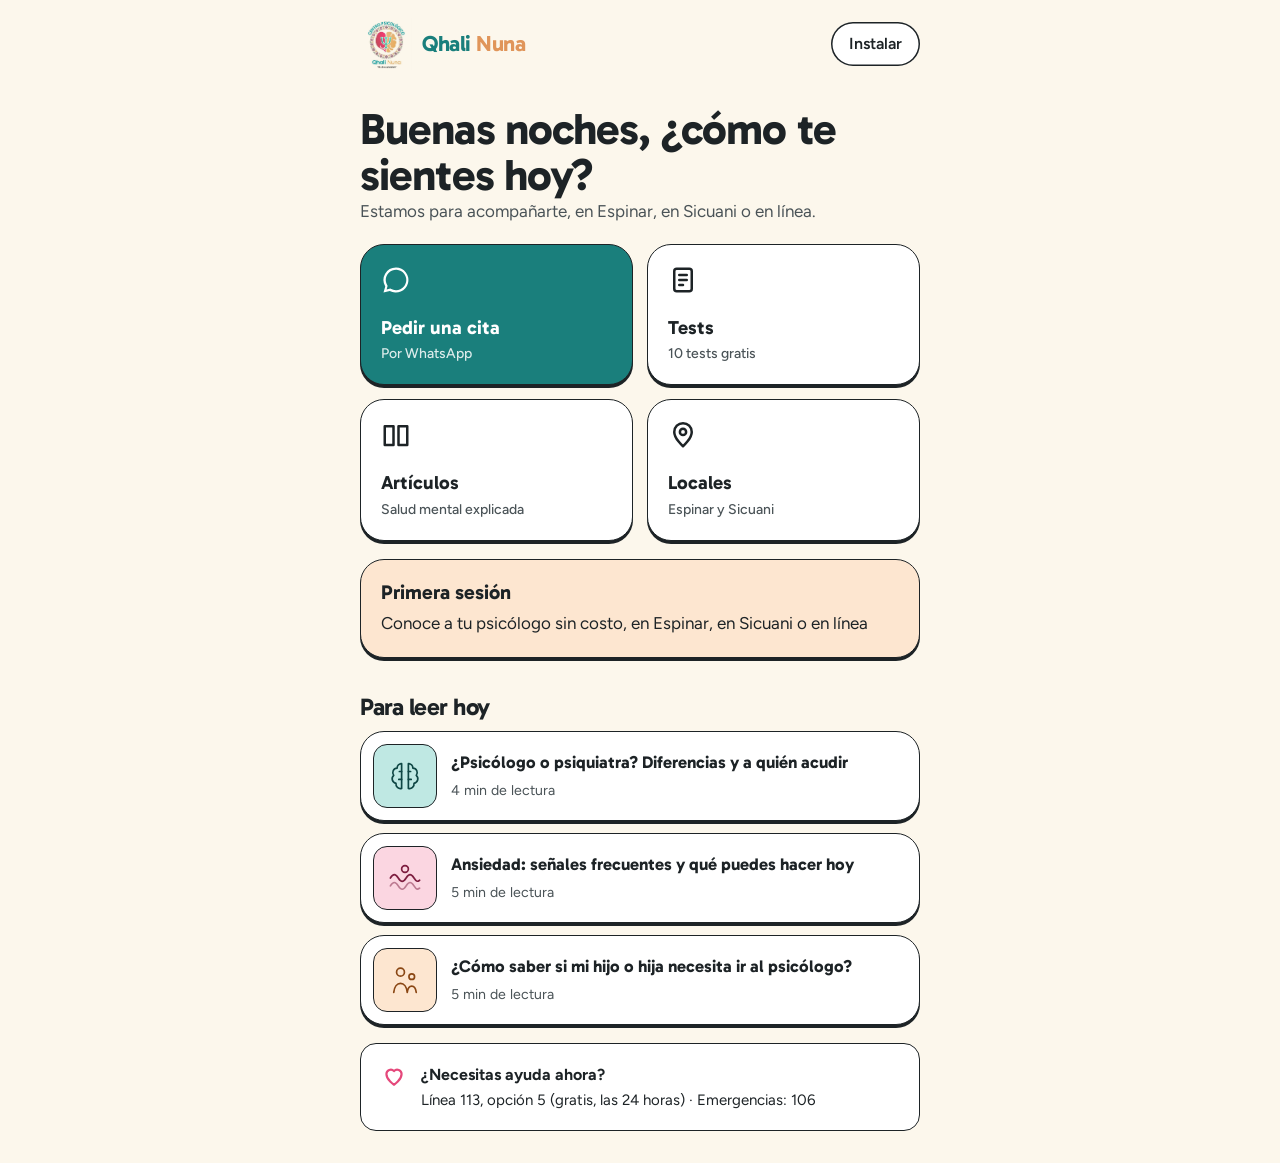
==== app.html @ d0d49f8c "Página del Centro Psicológico Qhali Nuna Co-Authored-By: Claude Opus 5.5 <noreply@anthropic.com>" ====
<!doctype html>
<html lang="es" class="no-js">
<head>
<meta charset="utf-8">
<meta name="viewport" content="width=device-width, initial-scale=1, viewport-fit=cover">
<title>App Qhali Nuna</title>
<meta name="description" content="La app de Qhali Nuna: pide tu cita, haz tests psicológicos y lee artículos.">
<link rel="icon" href="icons/icon-192.png" type="image/png">
<link rel="apple-touch-icon" href="icons/icon-192.png">
<link rel="manifest" href="manifest.webmanifest">
<meta name="theme-color" content="#0e4644">
<meta name="apple-mobile-web-app-capable" content="yes">
<meta name="apple-mobile-web-app-title" content="Qhali Nuna">
<link rel="preconnect" href="https://fonts.googleapis.com">
<link rel="preconnect" href="https://fonts.gstatic.com" crossorigin>
<link href="https://fonts.googleapis.com/css2?family=Gabarito:wght@500;600;700;800&family=Figtree:wght@400;500;600;700&display=swap" rel="stylesheet">
<link rel="stylesheet" href="styles.css">
<script src="config.js"></script>
<script src="articulos.js"></script>
<style>
  body { padding-bottom: 32px; }
  .app-top { display: flex; align-items: center; justify-content: space-between; padding: 18px 0; }
  .app-hi { font: 700 clamp(30px, 7vw, 44px)/1.05 var(--font-head); letter-spacing: -0.02em; }
  .app-sub { color: var(--ink-soft); }
  .app-promo { padding: 20px; display: grid; gap: 6px; background: var(--peach-light); }
  .app-promo b { font: 700 20px/1.2 var(--font-head); }
  .app-section h2 { font-size: 24px; margin: 18px 0 12px; }
  .app-posts { display: grid; gap: 12px; }
  .app-post { display: flex; gap: 14px; align-items: center; padding: 12px; text-decoration: none; }
  .app-post span:first-child { width: 64px; height: 64px; border-radius: 14px; display: grid; place-items: center; flex: none; border: 1.5px solid var(--line); }
  .app-post svg { width: 36px; height: 36px; }
  .app-post b { font: 700 17px/1.25 var(--font-head); }
</style>
</head>
<body>
<main class="wrap app-home" id="contenido">
  <div class="app-top">
    <a class="brand" href="index.html" aria-label="Ir a la página de Qhali Nuna"><img src="logo-qhali-nuna.jpg" alt="" width="44" height="44"><b><span>Qhali</span> <span>Nuna</span></b></a>
    <button class="btn btn--light" type="button" data-install style="min-height:44px;padding:8px 18px">Instalar</button>
  </div>
  <p class="install-help" id="install-help" hidden></p>

  <div>
    <p class="app-hi" id="hello">Hola, ¿cómo te sientes hoy?</p>
    <p class="app-sub">Estamos para acompañarte, en Espinar, en Sicuani o en línea.</p>
  </div>

  <div class="app-tiles">
    <a class="card app-tile is-main" href="#" data-choose>
      <svg viewBox="0 0 24 24" fill="currentColor" aria-hidden="true"><path d="M12 2a10 10 0 0 0-8.6 15.1L2 22l5-1.3A10 10 0 1 0 12 2zm0 18.2a8.2 8.2 0 0 1-4.2-1.2l-.3-.2-3 .8.8-2.9-.2-.3A8.2 8.2 0 1 1 12 20.2z"/></svg>
      <span>Pedir una cita<small>Por WhatsApp</small></span></a>
    <a class="card app-tile" href="tests.html">
      <svg viewBox="0 0 24 24" fill="none" stroke="currentColor" stroke-width="2" stroke-linecap="round" aria-hidden="true"><rect x="5" y="3" width="14" height="18" rx="2"/><path d="M9 8h6M9 12h6M9 16h3"/></svg>
      <span>Tests<small>10 tests gratis</small></span></a>
    <a class="card app-tile" href="blog.html">
      <svg viewBox="0 0 24 24" fill="none" stroke="currentColor" stroke-width="2" stroke-linejoin="round" aria-hidden="true"><path d="M3 5h7v15H3zM14 5h7v15h-7z"/></svg>
      <span>Artículos<small>Salud mental explicada</small></span></a>
    <a class="card app-tile" href="index.html#locales">
      <svg viewBox="0 0 24 24" fill="none" stroke="currentColor" stroke-width="2" stroke-linecap="round" stroke-linejoin="round" aria-hidden="true"><path d="M12 21s-7-6.1-7-11.5A7 7 0 0 1 19 9.5C19 14.9 12 21 12 21z"/><circle cx="12" cy="9.5" r="2.5"/></svg>
      <span>Locales<small>Espinar y Sicuani</small></span></a>
  </div>

  <div class="card app-promo" data-promo="box">
    <b data-promo="titulo">Primera sesión gratis</b>
    <span data-promo="texto">Conoce a tu psicólogo sin costo, en Espinar, en Sicuani o en línea</span>
  </div>

  <div class="app-section">
    <h2>Para leer hoy</h2>
    <div class="app-posts" id="app-posts"></div>
  </div>

  <div class="crisis">
    <svg viewBox="0 0 24 24" fill="none" stroke="currentColor" stroke-width="2" stroke-linecap="round" stroke-linejoin="round" aria-hidden="true"><path d="M12 21s-7-4.4-7-10a4 4 0 0 1 7-2.6A4 4 0 0 1 19 11c0 5.6-7 10-7 10z"/></svg>
    <div><b>¿Necesitas ayuda ahora?</b>Línea 113, opción 5 (gratis, las 24 horas) · Emergencias: 106</div>
  </div>
</main>

<div class="sheet" id="sheet" role="dialog" aria-modal="true" aria-labelledby="sheet-h">
  <div class="sheet__panel">
    <h2 id="sheet-h">¿A qué local quieres escribir?</h2>
    <a class="btn btn--primary" data-wa="espinar" href="https://wa.me/51935572175">Espinar · WhatsApp 935 572 175</a>
    <a class="btn btn--primary" data-wa="sicuani" href="https://wa.me/51931914570">Sicuani · WhatsApp 931 914 570</a>
    <a class="btn btn--light" data-wa="espinar" data-wa-msg="Hola, quiero pedir una cita en línea" href="https://wa.me/51935572175">Quiero una sesión en línea</a>
    <button class="btn btn--light" type="button" data-close>Cerrar</button>
  </div>
</div>

<script>
  (function () {
    var h = new Date().getHours();
    document.getElementById('hello').textContent = (h < 12 ? 'Buenos días' : h < 19 ? 'Buenas tardes' : 'Buenas noches') + ', ¿cómo te sientes hoy?';
    document.getElementById('app-posts').innerHTML = (window.QN_ARTICULOS || []).slice(0, 3).map(function (a) {
      return '<a class="card app-post" href="articulo.html?a=' + a.slug + '"><span class="' + a.color + '">' + (QN_ICONS[a.icono] || '') + '</span><span><b>' + a.titulo + '</b><br><small class="app-sub">' + a.minutos + ' min de lectura</small></span></a>';
    }).join('');
  })();
</script>
<script src="main.js"></script>
</body>
</html>
---- styles.css ----
:root {
  --cream: #fcf7ec;
  --cream-2: #f6eedd;
  --white: #ffffff;
  --ink: #1d2326;
  --ink-soft: #4a5357;
  --line: #1d2326;
  --teal: #1a7f7c;
  --teal-hover: #12615f;
  --teal-deep: #0e4644;
  --teal-light: #bfe8e3;
  --pink: #e5487b;
  --pink-deep: #7d1d3f;
  --pink-light: #fbd6e1;
  --peach: #f3b47e;
  --peach-light: #fde6d0;
  --r-xl: 48px; --r-lg: 24px; --r-md: 16px; --r-sm: 8px;
  --shadow: 0 3px 0 0 var(--line);
  --shadow-hover: 0 7px 0 0 var(--line);
  --ease: cubic-bezier(.22, .8, .24, 1);
  --font-head: "Gabarito", "Figtree", system-ui, sans-serif;
  --font-text: "Figtree", system-ui, sans-serif;
  --wrap: 1240px;
}
*, *::before, *::after { box-sizing: border-box; }
html { scroll-behavior: smooth; scroll-padding-top: 96px; }
@media (prefers-reduced-motion: reduce) { html { scroll-behavior: auto; } }
body { margin: 0; background: var(--cream); color: var(--ink); font: 400 17px/1.6 var(--font-text); -webkit-font-smoothing: antialiased; overflow-x: hidden; }
img { display: block; max-width: 100%; }
a { color: inherit; }
h1, h2, h3 { font-family: var(--font-head); font-weight: 700; margin: 0; letter-spacing: -0.02em; line-height: 1.05; }
p { margin: 0; }
.wrap { width: min(100% - 48px, var(--wrap)); margin-inline: auto; }
.skip { position: absolute; left: 16px; top: -60px; background: var(--ink); color: #fff; padding: 10px 16px; border-radius: 8px; z-index: 100; }
.skip:focus { top: 12px; }
:focus-visible { outline: 3px solid var(--teal); outline-offset: 3px; border-radius: 6px; }

/* ---------- buttons ---------- */
.btn { display: inline-flex; align-items: center; gap: 10px; min-height: 48px; padding: 12px 26px; border-radius: 999px; border: 0; font: 600 16px/1 var(--font-text); text-decoration: none; cursor: pointer; transition: transform .25s var(--ease), background-color .25s var(--ease), box-shadow .25s var(--ease); }
.btn:hover { transform: translateY(-2px); }
.btn:active { transform: translateY(1px) scale(.98); }
.btn--primary { background: var(--teal); color: #fff; }
.btn--primary:hover { background: var(--teal-hover); }
.btn--light { background: #fff; color: var(--ink); box-shadow: inset 0 0 0 1.5px var(--line); }
.btn--light:hover { background: var(--teal-light); }
.btn--white { background: #fff; color: var(--teal-deep); }
.btn--white:hover { background: var(--peach-light); }
.btn .arrow { width: 18px; height: 18px; transition: transform .3s var(--ease); }
.btn:hover .arrow { transform: translateX(4px); }
.btn--wa svg.wa { width: 20px; height: 20px; }

/* ---------- top bar + header ---------- */
.topbar { background: var(--teal-deep); color: #fff; font-size: 14px; font-weight: 500; text-align: center; padding: 8px 16px; }
.topbar span { display: inline-flex; gap: 8px; align-items: center; }
.header { position: sticky; top: 0; z-index: 50; background: rgba(252, 247, 236, .96); backdrop-filter: saturate(1.2) blur(6px); transition: box-shadow .3s var(--ease); }
.header.is-scrolled { box-shadow: 0 1px 0 rgba(29, 35, 38, .12); }
.header__bar { display: flex; align-items: center; justify-content: space-between; gap: 24px; height: 76px; }
.brand { display: flex; align-items: center; gap: 10px; text-decoration: none; }
.brand img { width: 52px; height: 52px; mix-blend-mode: multiply; }
.brand b { font: 700 22px/1 var(--font-head); letter-spacing: -0.02em; }
.brand b span:first-child { color: var(--teal); }
.brand b span:last-child { color: #e0955a; }
.nav { display: flex; gap: 28px; }
.nav a { position: relative; text-decoration: none; font-weight: 500; font-size: 16px; padding: 6px 0; }
.nav a::after { content: ""; position: absolute; left: 0; right: 0; bottom: 0; height: 2px; background: var(--teal); transform: scaleX(0); transform-origin: left; transition: transform .3s var(--ease); }
.nav a:hover::after { transform: scaleX(1); }
.header__cta { display: flex; align-items: center; gap: 12px; }
.menu-btn { display: none; width: 48px; height: 48px; border-radius: 999px; border: 1.5px solid var(--line); background: #fff; cursor: pointer; }
.menu-btn span, .menu-btn span::before, .menu-btn span::after { display: block; width: 18px; height: 2px; background: var(--ink); margin: auto; position: relative; transition: transform .3s var(--ease), background .3s; }
.menu-btn span::before, .menu-btn span::after { content: ""; position: absolute; left: 0; }
.menu-btn span::before { top: -6px; } .menu-btn span::after { top: 6px; }
.menu-btn[aria-expanded="true"] span { background: transparent; }
.menu-btn[aria-expanded="true"] span::before { transform: translateY(6px) rotate(45deg); }
.menu-btn[aria-expanded="true"] span::after { transform: translateY(-6px) rotate(-45deg); }
.mobile-menu { display: none; }

/* ---------- hero ---------- */
.hero { padding: 16px 0 0; }
.hero__box { position: relative; display: grid; grid-template-columns: minmax(0, 1.02fr) minmax(0, 1fr); gap: 16px; background: var(--peach); border-radius: var(--r-xl); padding: 16px; overflow: hidden; }
.hero__card { position: relative; z-index: 1; background: var(--cream); border-radius: calc(var(--r-xl) - 12px); padding: 56px 60px; display: flex; flex-direction: column; justify-content: center; gap: 22px; }
.hero h1 { font-size: clamp(40px, 4.6vw, 64px); }
.hero h1 em { font-style: normal; color: var(--teal); }
.hero__lead { font-size: 19px; color: var(--ink-soft); max-width: 34ch; }
.checks { list-style: none; margin: 4px 0 0; padding: 0; display: grid; gap: 12px; }
.checks li { display: flex; align-items: center; gap: 12px; font-weight: 600; }
.checks i { flex: none; display: grid; place-items: center; width: 28px; height: 28px; border-radius: 50%; background: var(--teal); color: #fff; }
.checks i svg { width: 15px; height: 15px; }
.hero__actions { display: flex; flex-direction: column; align-items: flex-start; gap: 10px; margin-top: 8px; }
.hero__note { font-size: 14px; color: var(--ink-soft); padding-left: 8px; }
.hero__photo { position: relative; border-radius: calc(var(--r-xl) - 12px); overflow: hidden; min-height: 600px; }
.hero__photo img { position: absolute; inset: 0; width: 100%; height: 100%; object-fit: cover; object-position: 68% 60%; transform: scale(1.08); transition: transform 1.6s var(--ease); }
.is-loaded .hero__photo img { transform: scale(1); }
.hero__badge { position: absolute; left: 24px; bottom: 24px; display: flex; align-items: center; gap: 12px; background: #fff; border: 1.5px solid var(--line); box-shadow: var(--shadow); border-radius: var(--r-md); padding: 12px 16px; font-weight: 600; animation: bob 5s ease-in-out infinite; }
.hero__badge .dot { width: 10px; height: 10px; border-radius: 50%; background: #25d366; box-shadow: 0 0 0 4px rgba(37, 211, 102, .25); }
@keyframes bob { 0%, 100% { transform: translateY(0); } 50% { transform: translateY(-6px); } }

/* ---------- marquee ---------- */
.marquee { overflow: hidden; padding: 28px 0; -webkit-mask-image: linear-gradient(90deg, transparent, #000 8%, #000 92%, transparent); mask-image: linear-gradient(90deg, transparent, #000 8%, #000 92%, transparent); }
.marquee__track { display: flex; width: max-content; gap: 40px; animation: loop 38s linear infinite; }
.marquee:hover .marquee__track { animation-play-state: paused; }
.marquee__item { display: inline-flex; align-items: center; gap: 40px; font: 700 26px/1 var(--font-head); letter-spacing: -0.01em; color: var(--ink); white-space: nowrap; }
.marquee__item svg { width: 22px; height: 22px; flex: none; }
@keyframes loop { to { transform: translateX(-50%); } }

/* ---------- section basics ---------- */
.section { padding: 112px 0; position: relative; }
.tagline { display: inline-block; background: var(--teal-light); color: var(--teal-deep); font: 700 17px/1.2 var(--font-head); padding: 8px 14px; border-radius: 10px; transform: rotate(-1.5deg); transition: transform .4s var(--ease); }
.tagline:hover { transform: rotate(1.5deg) scale(1.03); }
.tagline--peach { background: var(--peach-light); color: #7a3f12; }
.tagline--pink { background: var(--pink-light); color: var(--pink-deep); }
.head { display: grid; gap: 22px; justify-items: center; text-align: center; max-width: 900px; margin: 0 auto 64px; }
.head h2 { font-size: clamp(36px, 5vw, 68px); }
.head p { font-size: 19px; color: var(--ink-soft); max-width: 60ch; }

/* ---------- cards ---------- */
.card { position: relative; background: #fff; border: 1.5px solid var(--line); border-radius: var(--r-lg); box-shadow: var(--shadow); transition: transform .3s var(--ease), box-shadow .3s var(--ease); }
.card:hover { transform: translateY(-4px); box-shadow: var(--shadow-hover); }

/* services */
.services { display: grid; grid-template-columns: repeat(2, minmax(0, 1fr)); gap: 40px 28px; }
.service { padding: 40px 36px 34px; display: grid; gap: 12px; }
.service__icon { position: absolute; top: -22px; left: 28px; width: 48px; height: 48px; border-radius: 50%; display: grid; place-items: center; background: var(--teal); color: #fff; border: 1.5px solid var(--line); transition: transform .4s var(--ease); }
.service:hover .service__icon { transform: rotate(-12deg) scale(1.08); }
.service__icon svg { width: 24px; height: 24px; }
.service:nth-child(2) .service__icon { background: var(--pink); }
.service:nth-child(3) .service__icon { background: var(--peach); color: var(--ink); }
.service:nth-child(4) .service__icon { background: var(--teal-deep); }
.service h3 { font-size: 28px; }
.service p { color: var(--ink-soft); }
.service__where { display: flex; flex-wrap: wrap; gap: 8px; margin-top: 6px; }
.chip { display: inline-flex; align-items: center; gap: 6px; font-size: 14px; font-weight: 600; padding: 6px 12px; border-radius: 999px; background: var(--cream-2); }
.center-cta { display: flex; justify-content: center; margin-top: 56px; }

/* steps */
.steps { display: grid; grid-template-columns: repeat(3, minmax(0, 1fr)); gap: 28px; }
.step { padding: 0; overflow: hidden; display: flex; flex-direction: column; }
.step__top { padding: 32px 30px 24px; display: grid; gap: 12px; }
.step__num { position: absolute; top: -26px; left: 26px; width: 60px; height: 60px; border-radius: 50%; background: var(--peach); border: 1.5px solid var(--line); display: grid; place-items: center; font: 800 30px/1 var(--font-head); color: var(--ink); }
.steps-wrap { padding-top: 26px; }
.step { overflow: visible; }
.step h3 { font-size: 26px; margin-top: 14px; }
.step p { color: var(--ink-soft); }
.step__mock { margin: auto 18px 18px; border-radius: var(--r-md); background: var(--cream-2); padding: 20px; min-height: 200px; display: grid; align-content: center; gap: 10px; overflow: hidden; }
.bubble { max-width: 86%; padding: 10px 14px; border-radius: 16px; font-size: 15px; line-height: 1.4; opacity: 0; transform: translateY(8px); transition: opacity .5s var(--ease), transform .5s var(--ease); }
.bubble--me { justify-self: end; background: #d9fdd3; border-bottom-right-radius: 4px; }
.bubble--them { justify-self: start; background: #fff; border-bottom-left-radius: 4px; }
.is-in .bubble { opacity: 1; transform: none; }
.is-in .bubble:nth-child(2) { transition-delay: .5s; }
.is-in .bubble:nth-child(3) { transition-delay: 1s; }
.typing { justify-self: start; display: inline-flex; gap: 4px; background: #fff; padding: 12px 14px; border-radius: 16px; }
.typing i { width: 6px; height: 6px; border-radius: 50%; background: #9aa3a6; animation: blink 1.2s infinite; }
.typing i:nth-child(2) { animation-delay: .2s; } .typing i:nth-child(3) { animation-delay: .4s; }
@keyframes blink { 0%, 80%, 100% { opacity: .3; } 40% { opacity: 1; } }
.options { display: grid; gap: 10px; }
.option { display: flex; align-items: center; justify-content: space-between; background: #fff; border: 1.5px solid #d8d2c4; border-radius: 12px; padding: 12px 14px; font-weight: 600; transition: border-color .3s, background .3s; }
.option b { width: 20px; height: 20px; border-radius: 50%; border: 2px solid #c4bdad; transition: all .3s; }
.option.is-picked { border-color: var(--teal); background: #eefaf8; }
.option.is-picked b { border: 6px solid var(--teal); }
.session { background: #fff; border-radius: 14px; padding: 16px; display: grid; gap: 10px; border: 1.5px solid #d8d2c4; }
.session__row { display: flex; align-items: center; gap: 12px; }
.session__av { width: 44px; height: 44px; border-radius: 50%; overflow: hidden; flex: none; background: var(--peach-light); }
.session__av img { width: 100%; height: 100%; object-fit: cover; mix-blend-mode: multiply; }
.session small { color: var(--ink-soft); display: block; font-size: 13px; }
.session__bar { height: 8px; border-radius: 8px; background: var(--cream-2); overflow: hidden; }
.session__bar span { display: block; height: 100%; width: 0; background: var(--teal); border-radius: 8px; transition: width 2.2s var(--ease) .3s; }
.is-in .session__bar span { width: 72%; }

/* dark band */
.band { background: var(--teal-deep); color: #fff; padding: 140px 0 120px; margin-top: 40px; position: relative; }
.band::before { content: ""; position: absolute; left: 0; right: 0; top: -38px; height: 40px; background: var(--teal-deep); -webkit-mask: url("data:image/svg+xml,%3Csvg xmlns='http://www.w3.org/2000/svg' viewBox='0 0 1440 40' preserveAspectRatio='none'%3E%3Cpath d='M0 40V22C120 6 240 0 360 8s240 30 360 26 240-30 360-30 240 18 360 22v14z'/%3E%3C/svg%3E") center/100% 100% no-repeat; mask: url("data:image/svg+xml,%3Csvg xmlns='http://www.w3.org/2000/svg' viewBox='0 0 1440 40' preserveAspectRatio='none'%3E%3Cpath d='M0 40V22C120 6 240 0 360 8s240 30 360 26 240-30 360-30 240 18 360 22v14z'/%3E%3C/svg%3E") center/100% 100% no-repeat; }
.band__grid { display: grid; grid-template-columns: minmax(0, 1fr) minmax(0, 1fr); gap: 64px; align-items: center; }
.band h2 { font-size: clamp(36px, 4.4vw, 60px); }
.band__text { display: grid; gap: 24px; justify-items: start; }
.band__text p { font-size: 19px; color: rgba(255, 255, 255, .86); max-width: 46ch; }
.band .chip { background: rgba(255, 255, 255, .12); color: #fff; }
.band__chips { display: flex; flex-wrap: wrap; gap: 8px; }
.blob { position: relative; aspect-ratio: 1 / 1; }
.blob__shape { position: absolute; inset: 0; background: var(--peach); border-radius: 58% 42% 46% 54% / 48% 56% 44% 52%; animation: morph 14s ease-in-out infinite; }
.blob__img { position: absolute; inset: 7%; overflow: hidden; border-radius: 44% 56% 52% 48% / 55% 45% 55% 45%; animation: morph 14s ease-in-out infinite reverse; }
.blob__img img { width: 100%; height: 100%; object-fit: cover; }
@keyframes morph { 0%, 100% { border-radius: 58% 42% 46% 54% / 48% 56% 44% 52%; } 50% { border-radius: 44% 56% 58% 42% / 56% 44% 56% 44%; } }

/* locales */
.places { display: grid; grid-template-columns: repeat(3, minmax(0, 1fr)); gap: 28px; align-items: start; }
.place { overflow: hidden; display: flex; flex-direction: column; }
.place__photo { aspect-ratio: 4 / 3; overflow: hidden; border-bottom: 1.5px solid var(--line); }
.place__photo img { width: 100%; height: 100%; object-fit: cover; transition: transform .8s var(--ease); }
.place:hover .place__photo img { transform: scale(1.05); }
.place__body { padding: 26px 28px 28px; display: grid; gap: 14px; }
.place h3 { font-size: 32px; }
.place address { font-style: normal; font-size: 18px; font-weight: 600; line-height: 1.4; }
.place address span { display: block; font-weight: 400; color: var(--ink-soft); font-size: 16px; }
.place__links { display: grid; gap: 12px; justify-items: start; margin-top: 4px; }
.link { font-weight: 600; text-decoration: none; background: linear-gradient(currentColor, currentColor) left bottom / 100% 1.5px no-repeat; padding-bottom: 2px; transition: background-size .3s var(--ease); display: inline-flex; gap: 6px; align-items: center; }
.link:hover { background-size: 0 1.5px; background-position: right bottom; }
.place--online { background: var(--teal-light); transform: rotate(1.6deg); margin-top: 48px; }
.place--online:hover { transform: rotate(0deg) translateY(-4px); }
.place--online .place__body { padding: 36px 30px; }
.online-icon { width: 64px; height: 64px; border-radius: 18px; background: #fff; border: 1.5px solid var(--line); display: grid; place-items: center; color: var(--teal); }
.online-icon svg { width: 32px; height: 32px; }

/* meaning box */
.meaning { position: relative; overflow: hidden; background: var(--pink-light); border: 1.5px solid var(--line); box-shadow: var(--shadow); border-radius: var(--r-lg); padding: 64px; display: grid; grid-template-columns: minmax(0, 1.3fr) minmax(0, 1fr); gap: 40px; align-items: center; }
.meaning h2 { font-size: clamp(32px, 3.6vw, 48px); }
.meaning__text { display: grid; gap: 20px; justify-items: start; position: relative; z-index: 1; }
.meaning__text p { font-size: 19px; color: #4b2a35; max-width: 48ch; }
.meaning__words { display: flex; flex-wrap: wrap; gap: 12px; }
.word { background: #fff; border: 1.5px solid var(--line); border-radius: 12px; padding: 10px 16px; font: 700 20px/1.2 var(--font-head); }
.word small { display: block; font: 500 14px/1.3 var(--font-text); color: var(--ink-soft); }
.meaning__logo { position: relative; justify-self: center; width: min(100%, 340px); aspect-ratio: 1; }
.meaning__logo::before { content: ""; position: absolute; inset: -12%; background: var(--pink); opacity: .9; border-radius: 52% 48% 40% 60% / 50% 60% 40% 50%; animation: morph 16s ease-in-out infinite; }
.meaning__logo img { position: relative; width: 100%; height: 100%; border-radius: 50%; border: 1.5px solid var(--line); box-shadow: var(--shadow); animation: bob 6s ease-in-out infinite; }
@keyframes spin-slow { to { transform: rotate(360deg); } }

/* faq */
.faq-grid { display: grid; grid-template-columns: minmax(0, .9fr) minmax(0, 1.1fr); gap: 64px; align-items: start; }
.faq-grid .intro { display: grid; gap: 22px; justify-items: start; position: sticky; top: 120px; }
.faq-grid .intro h2 { font-size: clamp(34px, 4vw, 54px); }
.faq-grid .intro p { font-size: 19px; color: var(--ink-soft); }
.faq { display: grid; gap: 14px; }
.faq details { background: #fff; border: 1.5px solid var(--line); border-radius: var(--r-sm); box-shadow: 0 1.5px 0 0 var(--line); transition: box-shadow .3s var(--ease), transform .3s var(--ease); }
.faq details:hover { transform: translateY(-2px); box-shadow: 0 4px 0 0 var(--line); }
.faq summary { list-style: none; cursor: pointer; display: flex; align-items: center; justify-content: space-between; gap: 16px; padding: 22px 24px; font: 600 19px/1.35 var(--font-text); }
.faq summary::-webkit-details-marker { display: none; }
.faq .plus { flex: none; width: 30px; height: 30px; border-radius: 50%; background: var(--ink); color: #fff; display: grid; place-items: center; transition: transform .35s var(--ease), background .3s; }
.faq .plus svg { width: 14px; height: 14px; }
.faq details[open] .plus { transform: rotate(45deg); background: var(--teal); }
.faq .answer { overflow: hidden; }
.faq .answer p { padding: 0 24px 22px; color: var(--ink-soft); }

/* pattern strip + footer */
.pattern { height: 26px; background-color: var(--cream); background-image: url("data:image/svg+xml,%3Csvg xmlns='http://www.w3.org/2000/svg' width='52' height='26' viewBox='0 0 52 26'%3E%3Cpath d='M13 3l10 10-10 10L3 13z' fill='%231a7f7c'/%3E%3Cpath d='M13 9l4 4-4 4-4-4z' fill='%23fcf7ec'/%3E%3Cpath d='M39 3l10 10-10 10-10-10z' fill='%23e5487b'/%3E%3Cpath d='M39 9l4 4-4 4-4-4z' fill='%23f3b47e'/%3E%3C/svg%3E"); background-repeat: repeat-x; background-position: 0 center; animation: slide 30s linear infinite; }
@keyframes slide { to { background-position: 520px center; } }
.footer { background: var(--cream-2); padding: 80px 0 32px; }
.footer__grid { display: grid; grid-template-columns: 1.2fr 1fr 1fr 1fr; gap: 40px; }
.footer h4 { font: 700 18px/1.2 var(--font-head); margin: 0 0 14px; }
.footer ul { list-style: none; padding: 0; margin: 0; display: grid; gap: 10px; }
.footer a { text-decoration: none; }
.footer a:hover { color: var(--teal); }
.footer__brand { display: grid; gap: 16px; justify-items: start; }
.footer__brand img { width: 120px; height: 120px; mix-blend-mode: multiply; }
.footer__brand p { color: var(--ink-soft); max-width: 30ch; }
.footer__legal { margin-top: 56px; padding-top: 24px; border-top: 1px solid rgba(29, 35, 38, .15); display: flex; justify-content: space-between; flex-wrap: wrap; gap: 12px; font-size: 14px; color: var(--ink-soft); }

/* floating whatsapp */
.wa-float { position: fixed; right: 20px; bottom: 20px; z-index: 60; width: 60px; height: 60px; border-radius: 50%; background: #25d366; color: #fff; display: grid; place-items: center; box-shadow: 0 6px 18px rgba(0, 0, 0, .18); transform: scale(0); transition: transform .4s var(--ease); }
.wa-float.is-on { transform: scale(1); }
.wa-float:hover { transform: scale(1.08); }
.wa-float svg { width: 30px; height: 30px; }

/* ---------- scroll reveal ---------- */
.reveal { opacity: 0; transform: translateY(28px); transition: opacity .8s var(--ease), transform .8s var(--ease); }
.reveal.is-in { opacity: 1; transform: none; }
.reveal[data-delay="1"] { transition-delay: .1s; } .reveal[data-delay="2"] { transition-delay: .2s; } .reveal[data-delay="3"] { transition-delay: .3s; }
.hero .enter { opacity: 0; transform: translateY(18px); transition: opacity .7s var(--ease), transform .7s var(--ease); }
.is-loaded .hero .enter { opacity: 1; transform: none; }
.is-loaded .hero .enter:nth-child(2) { transition-delay: .08s; } .is-loaded .hero .enter:nth-child(3) { transition-delay: .16s; } .is-loaded .hero .enter:nth-child(4) { transition-delay: .24s; } .is-loaded .hero .enter:nth-child(5) { transition-delay: .32s; }
@media (prefers-reduced-motion: reduce) {
  *, *::before, *::after { animation: none !important; transition: none !important; }
  .reveal, .hero .enter, .bubble { opacity: 1 !important; transform: none !important; }
  .session__bar span { width: 72%; }
}
.no-js .reveal, .no-js .hero .enter, .no-js .bubble { opacity: 1; transform: none; }

/* ---------- responsive ---------- */
@media (max-width: 1080px) {
  .nav { display: none; }
  .menu-btn { display: block; }
  .mobile-menu { position: fixed; inset: 76px 0 0; z-index: 49; background: var(--cream); padding: 32px 24px; display: grid; align-content: start; gap: 8px; transform: translateY(-8px); opacity: 0; visibility: hidden; transition: all .3s var(--ease); }
  .mobile-menu.is-open { transform: none; opacity: 1; visibility: visible; }
  .mobile-menu a:not(.btn) { font: 700 28px/1.2 var(--font-head); text-decoration: none; padding: 12px 0; border-bottom: 1px solid rgba(29, 35, 38, .12); }
  .mobile-menu .btn { margin-top: 20px; justify-content: center; }
  .hero__box { grid-template-columns: 1fr; }
  .hero__photo { min-height: 420px; order: -1; }
  .steps { grid-template-columns: 1fr; gap: 48px; max-width: 560px; margin-inline: auto; }
  .band__grid, .faq-grid, .meaning { grid-template-columns: 1fr; }
  .faq-grid .intro { position: static; }
  .blob { max-width: 460px; width: 100%; justify-self: center; }
  .places { grid-template-columns: 1fr 1fr; }
  .place--online { grid-column: 1 / -1; margin-top: 0; }
  .footer__grid { grid-template-columns: 1fr 1fr; }
}
@media (max-width: 680px) {
  body { font-size: 16px; }
  .header__bar { height: 64px; }
  .mobile-menu { inset: 64px 0 0; }
  .brand img { width: 44px; height: 44px; }
  .brand b { font-size: 19px; }
  .header__cta .btn { display: none; }
  .hero__box { border-radius: 32px; padding: 10px; }
  .hero__card { padding: 32px 24px; border-radius: 24px; gap: 18px; }
  .hero__photo { min-height: 300px; border-radius: 24px; }
  .hero__lead { font-size: 17px; }
  .hero__actions .btn { width: 100%; justify-content: center; }
  .marquee__item { font-size: 21px; gap: 28px; }
  .section { padding: 80px 0; }
  .head { margin-bottom: 44px; }
  .head p, .band__text p, .meaning__text p, .faq-grid .intro p { font-size: 17px; }
  .services { grid-template-columns: 1fr; gap: 40px; }
  .service { padding: 36px 24px 28px; }
  .band { padding: 100px 0 88px; }
  .places { grid-template-columns: 1fr; }
  .meaning { padding: 36px 24px; }
  .footer__grid { grid-template-columns: 1fr; }
  .wa-float { right: 16px; bottom: 16px; }
}

/* =========================================================
   Secciones nuevas (v3)
   ========================================================= */

/* promo bar: rotating messages */
.topbar { position: relative; z-index: 51; }
.topbar a { color: #fff; font-weight: 700; }
.topbar .promo-rotator { display: inline-grid; }
.topbar .promo-rotator > span { grid-area: 1 / 1; opacity: 0; transform: translateY(6px); transition: opacity .5s var(--ease), transform .5s var(--ease); }
.topbar .promo-rotator > span.is-on { opacity: 1; transform: none; }

/* why cards: check badge overlapping the corner */
.why { display: grid; grid-template-columns: repeat(2, minmax(0, 1fr)); gap: 36px 32px; max-width: 1100px; margin: 0 auto; }
.why .card { padding: 34px 32px 30px 40px; display: grid; gap: 12px; }
.why .tick { position: absolute; top: -22px; left: -22px; width: 52px; height: 52px; border-radius: 50%; background: var(--pink); color: #fff; display: grid; place-items: center; transition: transform .4s var(--ease); }
.why .card:hover .tick { transform: scale(1.1) rotate(-8deg); }
.why .tick svg { width: 26px; height: 26px; }
.why h3 { font-size: 28px; }
.why p { color: var(--ink-soft); }

/* dark band chips marquee */
.band { padding-bottom: 0; }
.band__marquee { margin-top: 88px; padding: 0 0 56px; overflow: hidden; }
.band__marquee .marquee__track { gap: 20px; animation-duration: 46s; }
.band__marquee .marquee__item { gap: 20px; }
.area { display: inline-flex; align-items: center; gap: 12px; background: #fff; color: var(--ink); border-radius: 14px; padding: 16px 24px; font: 700 20px/1 var(--font-head); white-space: nowrap; }
.area svg { width: 20px; height: 20px; color: var(--teal); }
.band__wave { display: block; width: 100%; height: 34px; margin-top: -1px; background: var(--teal-deep); -webkit-mask: url("data:image/svg+xml,%3Csvg xmlns='http://www.w3.org/2000/svg' viewBox='0 0 1440 34' preserveAspectRatio='none'%3E%3Cpath d='M0 0h1440v14c-120 14-240 20-360 14s-240-26-360-22-240 26-360 26S120 20 0 16z'/%3E%3C/svg%3E") center/100% 100% no-repeat; mask: url("data:image/svg+xml,%3Csvg xmlns='http://www.w3.org/2000/svg' viewBox='0 0 1440 34' preserveAspectRatio='none'%3E%3Cpath d='M0 0h1440v14c-120 14-240 20-360 14s-240-26-360-22-240 26-360 26S120 20 0 16z'/%3E%3C/svg%3E") center/100% 100% no-repeat; }

/* pricing */
.pricing { display: grid; grid-template-columns: minmax(0, 1fr) minmax(0, 1fr); gap: 72px; align-items: center; }
.pricing__text { display: grid; gap: 22px; justify-items: start; position: relative; }
.pricing__text h2 { font-size: clamp(36px, 4.4vw, 62px); }
.pricing__text p { font-size: 19px; color: var(--ink-soft); max-width: 50ch; }
.promo-card { background: #fff; border: 1.5px solid var(--line); box-shadow: var(--shadow); border-radius: 22px; padding: 22px 28px; transform: rotate(-3deg); display: grid; gap: 6px; max-width: 460px; transition: transform .4s var(--ease); }
.promo-card:hover { transform: rotate(0deg) translateY(-3px); }
.promo-card__top { display: flex; align-items: center; justify-content: space-between; gap: 16px; }
.promo-card b { font: 700 26px/1.1 var(--font-head); }
.promo-card .flag { background: var(--peach-light); color: #7a3f12; font: 800 22px/1 var(--font-head); padding: 10px 14px; border-radius: 10px; text-transform: uppercase; letter-spacing: .02em; }
.promo-card small { font-size: 16px; color: var(--ink-soft); }
.pulse { position: absolute; left: -48px; top: 40px; width: 22px; height: 22px; border-radius: 50%; background: var(--peach); }
.pulse::after { content: ""; position: absolute; inset: -10px; border-radius: 50%; border: 2px solid var(--peach); animation: ping 2.2s ease-out infinite; }
@keyframes ping { from { transform: scale(.6); opacity: 1; } to { transform: scale(1.8); opacity: 0; } }
.pricing__visual { position: relative; }
.pricing__visual .blob { max-width: 520px; margin-left: auto; }
.price-cards { position: absolute; left: 0; right: 0; bottom: -40px; display: flex; gap: 16px; justify-content: center; }
.price { background: #fff; border: 1.5px solid var(--line); box-shadow: var(--shadow); border-radius: 22px; padding: 20px 22px; width: 250px; display: grid; gap: 6px; transition: transform .35s var(--ease); }
.price:nth-child(2) { transform: translateY(28px); }
.price:hover { transform: translateY(-4px); }
.price:nth-child(2):hover { transform: translateY(22px); }
.price__head { display: flex; justify-content: space-between; gap: 10px; align-items: baseline; }
.price b { font: 700 22px/1.1 var(--font-head); }
.price .amount { font: 700 22px/1 var(--font-head); color: var(--teal); white-space: nowrap; }
.price .amount.ask { font: 600 14px/1.2 var(--font-text); color: var(--teal); text-align: right; }
.price p { font-size: 15px; color: var(--ink-soft); }
.pay-note { margin-top: 84px; display: flex; flex-wrap: wrap; gap: 10px; justify-content: center; }

/* app section */
.app { background: #fff; border-top: 1.5px solid var(--line); border-bottom: 1.5px solid var(--line); }
.app__grid { display: grid; grid-template-columns: minmax(0, 1fr) minmax(0, 1fr); gap: 64px; align-items: center; }
.app__text { display: grid; gap: 22px; justify-items: start; }
.app__text h2 { font-size: clamp(36px, 4.4vw, 60px); }
.app__text p { font-size: 19px; color: var(--ink-soft); max-width: 48ch; }
.app__list { list-style: none; padding: 0; margin: 0; display: grid; gap: 12px; }
.app__list li { display: flex; gap: 12px; align-items: center; font-weight: 600; }
.app__list i { width: 30px; height: 30px; border-radius: 10px; background: var(--teal-light); color: var(--teal-deep); display: grid; place-items: center; flex: none; }
.app__list i svg { width: 16px; height: 16px; }
.app__buttons { display: flex; flex-wrap: wrap; gap: 12px; }
.install-help { font-size: 15px; color: var(--ink-soft); max-width: 52ch; }
.install-help[hidden] { display: none; }
.app__stage { position: relative; background: var(--peach); border-radius: var(--r-xl); min-height: 600px; display: grid; place-items: center; overflow: hidden; padding: 40px 0; }
.app__stage::before { content: ""; position: absolute; width: 70%; aspect-ratio: 1; right: -18%; bottom: -22%; background: var(--pink); border-radius: 55% 45% 50% 50% / 50% 55% 45% 50%; animation: morph 14s ease-in-out infinite; }
.phone { position: relative; z-index: 1; width: 290px; height: 580px; background: var(--ink); border-radius: 44px; padding: 12px; box-shadow: 0 24px 50px rgba(29, 35, 38, .28); animation: bob 6s ease-in-out infinite; }
.phone__screen { width: 100%; height: 100%; border-radius: 34px; background: var(--cream); overflow: hidden; display: flex; flex-direction: column; }
.phone__bar { display: flex; align-items: center; gap: 8px; padding: 22px 18px 12px; }
.phone__bar img { width: 34px; height: 34px; mix-blend-mode: multiply; }
.phone__bar b { font: 700 16px/1 var(--font-head); }
.phone__hi { padding: 0 18px 12px; font: 700 21px/1.15 var(--font-head); }
.phone__tiles { padding: 0 14px; display: grid; grid-template-columns: 1fr 1fr; gap: 10px; }
.phone__tile { border-radius: 16px; padding: 14px 12px; min-height: 92px; display: grid; align-content: space-between; font: 700 14px/1.2 var(--font-head); border: 1.5px solid var(--line); }
.phone__tile svg { width: 22px; height: 22px; }
.phone__tile:nth-child(1) { background: var(--teal); color: #fff; }
.phone__tile:nth-child(2) { background: var(--pink-light); }
.phone__tile:nth-child(3) { background: var(--peach-light); }
.phone__tile:nth-child(4) { background: var(--teal-light); }
.phone__promo { margin: 12px 14px 0; border-radius: 16px; background: #fff; border: 1.5px solid var(--line); padding: 12px; font-size: 13px; display: grid; gap: 4px; }
.phone__promo b { font: 700 15px/1.2 var(--font-head); }
.phone__nav { margin-top: auto; display: flex; justify-content: space-around; padding: 12px 8px 16px; border-top: 1px solid rgba(29, 35, 38, .1); background: #fff; }
.phone__nav span { width: 24px; height: 24px; border-radius: 8px; background: var(--cream-2); }
.phone__nav span:first-child { background: var(--teal); }

/* tests CTA box (blob on the right) */
.cta-box { position: relative; overflow: hidden; background: var(--peach-light); border: 1.5px solid var(--line); box-shadow: var(--shadow); border-radius: 36px; padding: 64px; display: grid; gap: 18px; justify-items: start; }
.cta-box h2 { font-size: clamp(30px, 3.4vw, 46px); max-width: 22ch; position: relative; z-index: 1; }
.cta-box p { font-size: 19px; color: var(--ink-soft); max-width: 52ch; position: relative; z-index: 1; }
.cta-box .btn { position: relative; z-index: 1; margin-top: 14px; }
.cta-box__blob { position: absolute; right: -40px; top: -40px; bottom: -40px; width: 300px; color: var(--pink); }
.cta-box__blob svg { width: 100%; height: 100%; }
.cta-box__blob path { animation: wave 10s ease-in-out infinite; transform-origin: center; }
@keyframes wave { 0%, 100% { transform: translateX(0) scaleY(1); } 50% { transform: translateX(-14px) scaleY(1.04); } }

/* articles */
.posts { display: grid; grid-template-columns: repeat(3, minmax(0, 1fr)); gap: 28px; }
.post { overflow: hidden; display: flex; flex-direction: column; text-decoration: none; }
.post__cover { aspect-ratio: 16 / 9; display: grid; place-items: center; border-bottom: 1.5px solid var(--line); position: relative; overflow: hidden; }
.post__cover::before { content: ""; position: absolute; inset: 0; background-image: url("data:image/svg+xml,%3Csvg xmlns='http://www.w3.org/2000/svg' width='44' height='44' viewBox='0 0 44 44'%3E%3Cpath d='M22 6l16 16-16 16L6 22z' fill='none' stroke='%23000' stroke-opacity='.08' stroke-width='2'/%3E%3C/svg%3E"); transition: transform 1.2s var(--ease); }
.post:hover .post__cover::before { transform: scale(1.15) rotate(4deg); }
.post__cover svg { position: relative; width: 84px; height: 84px; transition: transform .6s var(--ease); }
.post:hover .post__cover svg { transform: scale(1.1) rotate(-6deg); }
.post__body { padding: 26px 28px 28px; display: flex; flex-direction: column; gap: 14px; flex: 1; }
.post__tag { font-size: 14px; font-weight: 700; color: var(--teal); }
.post h3 { font-size: 24px; line-height: 1.15; }
.post p { color: var(--ink-soft); font-size: 16px; }
.post .btn { margin-top: auto; align-self: flex-start; min-height: 44px; padding: 10px 22px; font-size: 14px; letter-spacing: .04em; text-transform: uppercase; }
.c-teal { background: var(--teal-light); color: var(--teal-deep); }
.c-pink { background: var(--pink-light); color: var(--pink-deep); }
.c-peach { background: var(--peach-light); color: #8a4714; }

/* long faq: sticky intro vertically centred like the reference */
.faq-grid--long .intro { top: 30vh; }
.faq .answer p + p { padding-top: 0; }
.faq .answer a { color: var(--teal); font-weight: 600; }

/* crisis note */
.crisis { display: flex; gap: 14px; align-items: flex-start; background: #fff; border: 1.5px solid var(--line); border-radius: 16px; padding: 18px 20px; font-size: 15px; }
.crisis b { display: block; font-size: 16px; }
.crisis svg { width: 26px; height: 26px; flex: none; color: var(--pink); }

/* ---------- inner pages (tests, articles, app) ---------- */
.page-hero { padding: 72px 0 40px; }
.page-hero .head { margin-bottom: 0; }
.crumbs { font-size: 15px; color: var(--ink-soft); margin-bottom: 18px; }
.crumbs a { color: var(--teal); font-weight: 600; text-decoration: none; }

/* tests list */
.tests { display: grid; grid-template-columns: repeat(3, minmax(0, 1fr)); gap: 28px; }
.test-card { padding: 30px; display: grid; gap: 14px; align-content: start; }
.test-card .ico { width: 56px; height: 56px; border-radius: 16px; display: grid; place-items: center; border: 1.5px solid var(--line); }
.test-card .ico svg { width: 28px; height: 28px; }
.test-card h3 { font-size: 26px; }
.test-card p { color: var(--ink-soft); }
.test-card .meta { display: flex; gap: 8px; flex-wrap: wrap; }
.test-card .btn { justify-self: start; margin-top: 6px; }

/* quiz */
.quiz { max-width: 760px; margin: 0 auto; }
.quiz[hidden] { display: none; }
.quiz__panel { padding: 40px; display: grid; gap: 22px; }
.quiz__top { display: flex; justify-content: space-between; align-items: center; gap: 16px; }
.quiz__count { font-weight: 700; color: var(--teal); }
.quiz__progress { height: 10px; background: var(--cream-2); border-radius: 10px; overflow: hidden; }
.quiz__progress span { display: block; height: 100%; width: 0; background: var(--teal); border-radius: 10px; transition: width .45s var(--ease); }
.quiz__intro { color: var(--ink-soft); font-size: 16px; }
.quiz__q { font: 700 clamp(24px, 3vw, 32px)/1.2 var(--font-head); min-height: 2.4em; }
.quiz__q.swap { animation: qin .45s var(--ease); }
@keyframes qin { from { opacity: 0; transform: translateX(24px); } to { opacity: 1; transform: none; } }
.quiz__opts { display: grid; gap: 12px; }
.quiz__opt { display: flex; align-items: center; gap: 14px; width: 100%; text-align: left; background: #fff; border: 1.5px solid #d8d2c4; border-radius: 14px; padding: 16px 18px; font: 600 17px/1.3 var(--font-text); color: var(--ink); cursor: pointer; transition: border-color .2s, background .2s, transform .2s var(--ease); }
.quiz__opt:hover { border-color: var(--teal); transform: translateX(4px); }
.quiz__opt b { width: 22px; height: 22px; border-radius: 50%; border: 2px solid #c4bdad; flex: none; transition: all .25s; }
.quiz__opt.is-picked { border-color: var(--teal); background: #eefaf8; }
.quiz__opt.is-picked b { border: 7px solid var(--teal); }
.quiz__nav { display: flex; justify-content: space-between; gap: 12px; }
.quiz__result { display: grid; gap: 18px; }
.score { display: flex; align-items: center; gap: 22px; }
.score__ring { --p: 0; width: 116px; height: 116px; border-radius: 50%; background: conic-gradient(var(--teal) calc(var(--p) * 1%), var(--cream-2) 0); display: grid; place-items: center; flex: none; transition: --p 1s; }
.score__ring span { width: 88px; height: 88px; border-radius: 50%; background: #fff; display: grid; place-items: center; font: 800 28px/1 var(--font-head); }
.score h3 { font-size: 28px; }
.score small { color: var(--ink-soft); font-size: 15px; }
.disclaimer { font-size: 15px; color: var(--ink-soft); background: var(--cream-2); border-radius: 14px; padding: 16px 18px; }
.result-actions { display: flex; flex-wrap: wrap; gap: 12px; }

/* article page */
.article { max-width: 760px; margin: 0 auto; }
.article__head { display: grid; gap: 18px; margin-bottom: 36px; }
.article__head h1 { font-size: clamp(36px, 5vw, 58px); }
.article__head .lead { font-size: 20px; color: var(--ink-soft); }
.article__meta { display: flex; gap: 10px; flex-wrap: wrap; }
.article__cover { aspect-ratio: 21 / 9; border-radius: var(--r-lg); border: 1.5px solid var(--line); display: grid; place-items: center; margin-bottom: 40px; position: relative; overflow: hidden; }
.article__cover::before { content: ""; position: absolute; inset: 0; background-image: url("data:image/svg+xml,%3Csvg xmlns='http://www.w3.org/2000/svg' width='44' height='44' viewBox='0 0 44 44'%3E%3Cpath d='M22 6l16 16-16 16L6 22z' fill='none' stroke='%23000' stroke-opacity='.08' stroke-width='2'/%3E%3C/svg%3E"); }
.article__cover svg { position: relative; width: 110px; height: 110px; }
.prose { font-size: 18px; line-height: 1.75; }
.prose h2 { font-size: 30px; margin: 44px 0 14px; }
.prose p { margin: 0 0 18px; }
.prose ul { margin: 0 0 18px; padding-left: 22px; }
.prose li { margin-bottom: 8px; }
.prose strong { color: var(--ink); }
.article__cta { margin: 48px 0 0; }
.more { margin-top: 80px; }

/* app page */
.app-home { max-width: 560px; margin: 0 auto; display: grid; gap: 18px; }
.app-tiles { display: grid; grid-template-columns: 1fr 1fr; gap: 14px; }
.app-tile { display: grid; gap: 22px; align-content: space-between; padding: 20px; min-height: 140px; text-decoration: none; font: 700 19px/1.2 var(--font-head); }
.app-tile svg { width: 30px; height: 30px; }
.app-tile small { display: block; font: 500 14px/1.35 var(--font-text); color: var(--ink-soft); margin-top: 6px; }
.app-tile.is-main { background: var(--teal); color: #fff; }
.app-tile.is-main small { color: rgba(255,255,255,.85); }
.sheet { position: fixed; inset: 0; z-index: 80; display: grid; align-items: end; background: rgba(29, 35, 38, .45); opacity: 0; visibility: hidden; transition: all .3s var(--ease); }
.sheet.is-open { opacity: 1; visibility: visible; }
.sheet__panel { background: var(--cream); border-radius: 28px 28px 0 0; padding: 28px 24px calc(28px + env(safe-area-inset-bottom)); display: grid; gap: 14px; transform: translateY(40px); transition: transform .35s var(--ease); max-width: 640px; width: 100%; margin: 0 auto; }
.sheet.is-open .sheet__panel { transform: none; }
.sheet h2 { font-size: 26px; }
.sheet .btn { justify-content: center; }

@media (max-width: 1080px) {
  .why, .pricing, .app__grid { grid-template-columns: 1fr; }
  .posts, .tests { grid-template-columns: 1fr 1fr; }
  .pricing__visual { margin-bottom: 60px; }
  .pulse { display: none; }
}
@media (max-width: 680px) {
  .why { gap: 40px; }
  .why .card { padding: 32px 22px 26px 30px; }
  .why .tick { left: -10px; width: 44px; height: 44px; }
  .posts, .tests { grid-template-columns: 1fr; }
  .price-cards { position: static; flex-direction: column; align-items: stretch; margin-top: -20px; padding: 0 8px; }
  .price { width: auto; }
  .price:nth-child(2) { transform: none; }
  .price:nth-child(2):hover { transform: translateY(-4px); }
  .pay-note { margin-top: 28px; }
  .app__stage { min-height: 520px; }
  .phone { transform: scale(.9); }
  .cta-box { padding: 40px 24px 150px; }
  .cta-box__blob { top: auto; left: 0; right: 0; bottom: -60px; width: auto; height: 170px; transform: rotate(90deg) scale(1.1); transform-origin: center; }
  .quiz__panel { padding: 26px 20px; }
  .score { flex-direction: column; align-items: flex-start; }
  .area { font-size: 17px; padding: 14px 18px; }
  .band__marquee { margin-top: 56px; }
}
.price__head { flex-wrap: wrap; }
.price .amount.ask { width: 100%; text-align: left; order: 2; }

/* ---------- tests v2: list like the reference ---------- */
.tests-band { background: var(--teal-deep); padding: 72px 0 96px; position: relative; overflow: hidden; }
.tests-band::before { content: ""; position: absolute; inset: 0; background-image: url("data:image/svg+xml,%3Csvg xmlns='http://www.w3.org/2000/svg' width='52' height='52' viewBox='0 0 52 52'%3E%3Cpath d='M26 8l18 18-18 18L8 26z' fill='none' stroke='%23fff' stroke-opacity='.05' stroke-width='2'/%3E%3C/svg%3E"); }
.test-list { position: relative; display: grid; grid-template-columns: repeat(2, minmax(0, 1fr)); gap: 12px; max-width: 1320px; margin: 0 auto; }
.test-item { display: grid; grid-template-columns: 150px 1fr auto; align-items: center; gap: 24px; background: #fff; border-radius: 22px; padding: 18px 28px 18px 22px; min-height: 196px; text-decoration: none; color: var(--ink); transition: transform .3s var(--ease), box-shadow .3s var(--ease); }
.test-item:hover { transform: translateY(-4px); box-shadow: 0 10px 0 rgba(0,0,0,.18); }
.test-item svg { width: 150px; height: 120px; transition: transform .5s var(--ease); }
.test-item:hover svg { transform: rotate(-4deg) scale(1.06); }
.test-item h3 { font-size: clamp(22px, 2.3vw, 32px); line-height: 1.15; }
.test-item small { display: block; margin-top: 8px; font: 500 15px/1.4 var(--font-text); color: var(--ink-soft); }
.test-item .go { width: 56px; height: 56px; border-radius: 12px; border: 1.5px solid var(--line); display: grid; place-items: center; transition: background .3s, color .3s, transform .3s var(--ease); }
.test-item:hover .go { background: var(--teal); color: #fff; border-color: var(--teal); transform: translateX(3px); }
.test-item .go svg { width: 22px; height: 22px; }

/* test detail page */
.test-hero { background: var(--teal-deep); color: #fff; padding: 72px 0 0; }
.test-hero__grid { display: grid; grid-template-columns: minmax(0, 1.1fr) minmax(0, .9fr); gap: 48px; align-items: end; }
.test-hero__text { display: grid; gap: 20px; justify-items: start; padding-bottom: 72px; }
.test-hero h1 { font-size: clamp(40px, 5vw, 68px); }
.test-hero p { font-size: 19px; color: rgba(255,255,255,.88); max-width: 52ch; }
.test-hero .chip { background: rgba(255,255,255,.12); color: #fff; }
.test-hero__art { background: var(--cream); border-radius: 40px 40px 0 0; display: grid; place-items: center; padding: 40px 20px 30px; }
.test-hero__art svg { width: min(100%, 360px); height: auto; }
.quiz-overlay { position: fixed; inset: 0; z-index: 90; background: var(--cream); overflow-y: auto; opacity: 0; visibility: hidden; transition: opacity .3s var(--ease), visibility .3s; }
.quiz-overlay.is-open { opacity: 1; visibility: visible; }
.quiz-overlay__bar { position: sticky; top: 0; background: var(--cream); display: flex; justify-content: space-between; align-items: center; padding: 14px 24px; border-bottom: 1px solid rgba(29,35,38,.1); z-index: 1; }
.quiz-overlay .quiz { padding: 40px 0 64px; }
.result-band { border-radius: 16px; padding: 16px 18px; font-weight: 600; }
.result-band.ok { background: #e3f5ec; } .result-band.leve { background: var(--peach-light); } .result-band.medio { background: #fde3c8; } .result-band.alto { background: var(--pink-light); }
.scale { display: flex; gap: 4px; }
.scale span { flex: 1; height: 10px; border-radius: 6px; background: var(--cream-2); }
.scale span.on { background: var(--teal); }
.info-grid { display: grid; grid-template-columns: minmax(0, .9fr) minmax(0, 1.1fr); gap: 64px; align-items: start; }
.info-grid .intro { position: sticky; top: 120px; display: grid; gap: 20px; justify-items: start; }
.info-grid .intro h2 { font-size: clamp(32px, 3.8vw, 50px); }
@media (max-width: 1080px) {
  .test-list { grid-template-columns: 1fr; }
  .test-hero__grid, .info-grid { grid-template-columns: 1fr; }
  .test-hero__text { padding-bottom: 24px; }
  .info-grid .intro { position: static; }
}
@media (max-width: 680px) {
  .test-item { grid-template-columns: 96px 1fr; padding: 16px; min-height: 0; gap: 14px; }
  .test-item svg { width: 96px; height: 78px; }
  .test-item .go { display: none; }
  .test-item h3 { font-size: 21px; }
}
.btn > svg { width: 18px; height: 18px; flex: none; }
.btn > svg.wa { width: 20px; height: 20px; }
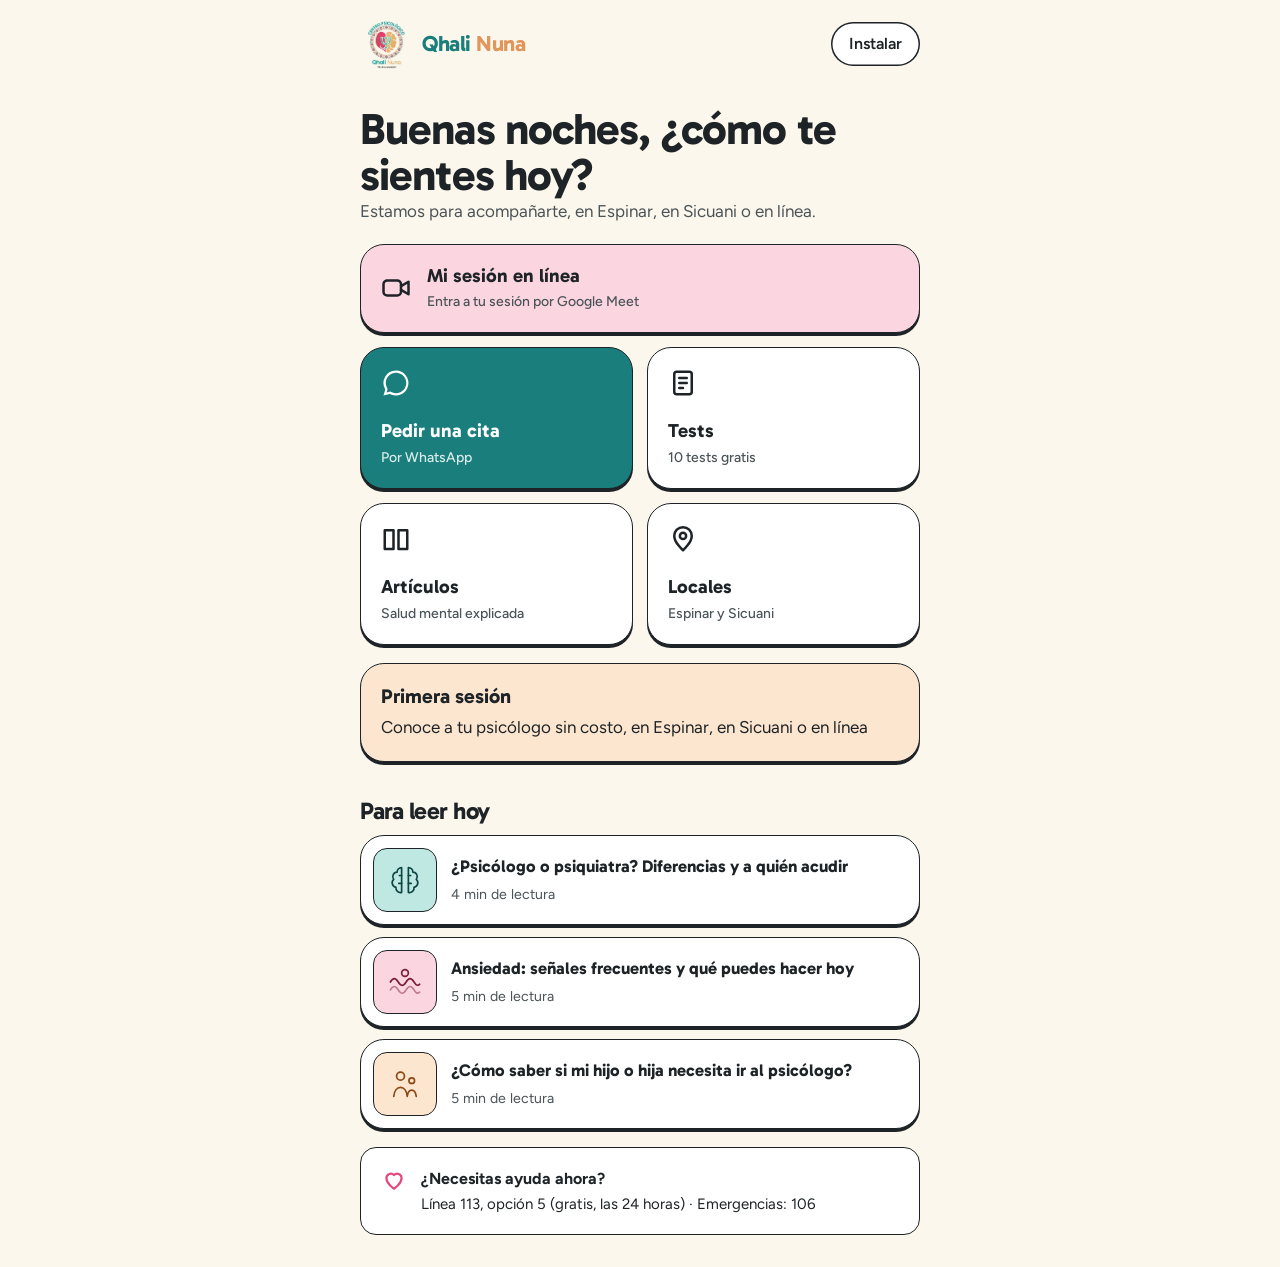
==== commit f6351380: "Pantalla Mi sesión en línea con salas de Google Meet Co-Authored-By: Claude Opus 5.5 <noreply@anthro" ====
--- a/app.html
+++ b/app.html
@@ -46,6 +46,9 @@
   </div>
 
   <div class="app-tiles">
+    <a class="card app-tile is-meet" href="sesion.html">
+      <svg viewBox="0 0 24 24" fill="none" stroke="currentColor" stroke-width="2" stroke-linecap="round" stroke-linejoin="round" aria-hidden="true"><rect x="2" y="6" width="14" height="12" rx="3"/><path d="M16 10.5l6-3.5v10l-6-3.5"/></svg>
+      <span>Mi sesión en línea<small>Entra a tu sesión por Google Meet</small></span></a>
     <a class="card app-tile is-main" href="#" data-choose>
       <svg viewBox="0 0 24 24" fill="currentColor" aria-hidden="true"><path d="M12 2a10 10 0 0 0-8.6 15.1L2 22l5-1.3A10 10 0 1 0 12 2zm0 18.2a8.2 8.2 0 0 1-4.2-1.2l-.3-.2-3 .8.8-2.9-.2-.3A8.2 8.2 0 1 1 12 20.2z"/></svg>
       <span>Pedir una cita<small>Por WhatsApp</small></span></a>
--- a/styles.css
+++ b/styles.css
@@ -587,3 +587,40 @@
 }
 .btn > svg { width: 18px; height: 18px; flex: none; }
 .btn > svg.wa { width: 20px; height: 20px; }
+
+/* ---------- Mi sesión en línea ---------- */
+.session-flow { max-width: 760px; margin: 0 auto; display: grid; gap: 40px; padding-top: 26px; }
+.flow-step { padding: 44px 36px 32px; display: grid; gap: 18px; transition: opacity .4s var(--ease), filter .4s var(--ease); }
+.flow-step h2 { font-size: 28px; }
+.flow-step.is-locked { opacity: .45; filter: grayscale(.4); }
+.flow-step .step__num { top: -26px; }
+.field { display: grid; gap: 8px; margin: 0 0 18px; border: 0; padding: 0; }
+.field label, .field legend { font-weight: 600; font-size: 15px; padding: 0; }
+.field input[type="text"] { min-height: 52px; border: 1.5px solid #cfc8b9; border-radius: 12px; padding: 12px 16px; font: 400 17px/1.3 var(--font-text); background: #fff; color: var(--ink); }
+.field input[type="text"]:focus { outline: none; border-color: var(--teal); box-shadow: 0 0 0 3px var(--teal-light); }
+.field input[aria-invalid="true"] { border-color: var(--pink); }
+.field__error { color: var(--pink-deep); font-size: 14px; font-weight: 600; }
+.opt { font-weight: 400; color: var(--ink-soft); }
+.pick { display: grid; grid-template-columns: 1fr 1fr; gap: 12px; margin-top: 4px; }
+.pick__item { display: flex; gap: 12px; align-items: flex-start; border: 1.5px solid #d8d2c4; border-radius: 14px; padding: 14px 16px; background: #fff; cursor: pointer; transition: border-color .2s, background .2s; }
+.pick__item input { margin-top: 4px; accent-color: var(--teal); width: 18px; height: 18px; }
+.pick__item b { display: block; font: 700 17px/1.2 var(--font-head); }
+.pick__item small { color: var(--ink-soft); font-size: 14px; }
+.pick__item:has(input:checked) { border-color: var(--teal); background: #eefaf8; }
+.pick__item.is-off { opacity: .55; cursor: not-allowed; }
+.ready { list-style: none; padding: 0; margin: 0; display: grid; gap: 10px; }
+.ready label { display: flex; gap: 12px; align-items: flex-start; background: var(--cream-2); border-radius: 12px; padding: 12px 14px; font-weight: 500; cursor: pointer; }
+.ready input { width: 20px; height: 20px; accent-color: var(--teal); margin-top: 2px; flex: none; }
+.ready .stores { display: block; font-size: 14px; padding: 6px 0 0 46px; }
+.ready .stores a { color: var(--teal); font-weight: 600; }
+.hint { color: var(--ink-soft); font-size: 15px; }
+.enter-actions { display: grid; grid-template-columns: 1fr 1fr; gap: 12px; }
+.enter-actions .btn { justify-content: center; min-height: 56px; }
+.btn--wa.is-done { background: #e3f5ec; box-shadow: inset 0 0 0 1.5px #2e9e6b; }
+.wait-note { background: var(--peach-light); border-radius: 14px; padding: 16px 18px; font-size: 15px; }
+.wait-note ol { margin: 8px 0 0; padding-left: 20px; display: grid; gap: 6px; }
+.app-tile.is-meet { background: var(--pink-light); grid-column: 1 / -1; min-height: 0; grid-template-columns: auto 1fr; align-items: center; gap: 16px; }
+@media (max-width: 680px) {
+  .flow-step { padding: 40px 20px 24px; }
+  .pick, .enter-actions { grid-template-columns: 1fr; }
+}
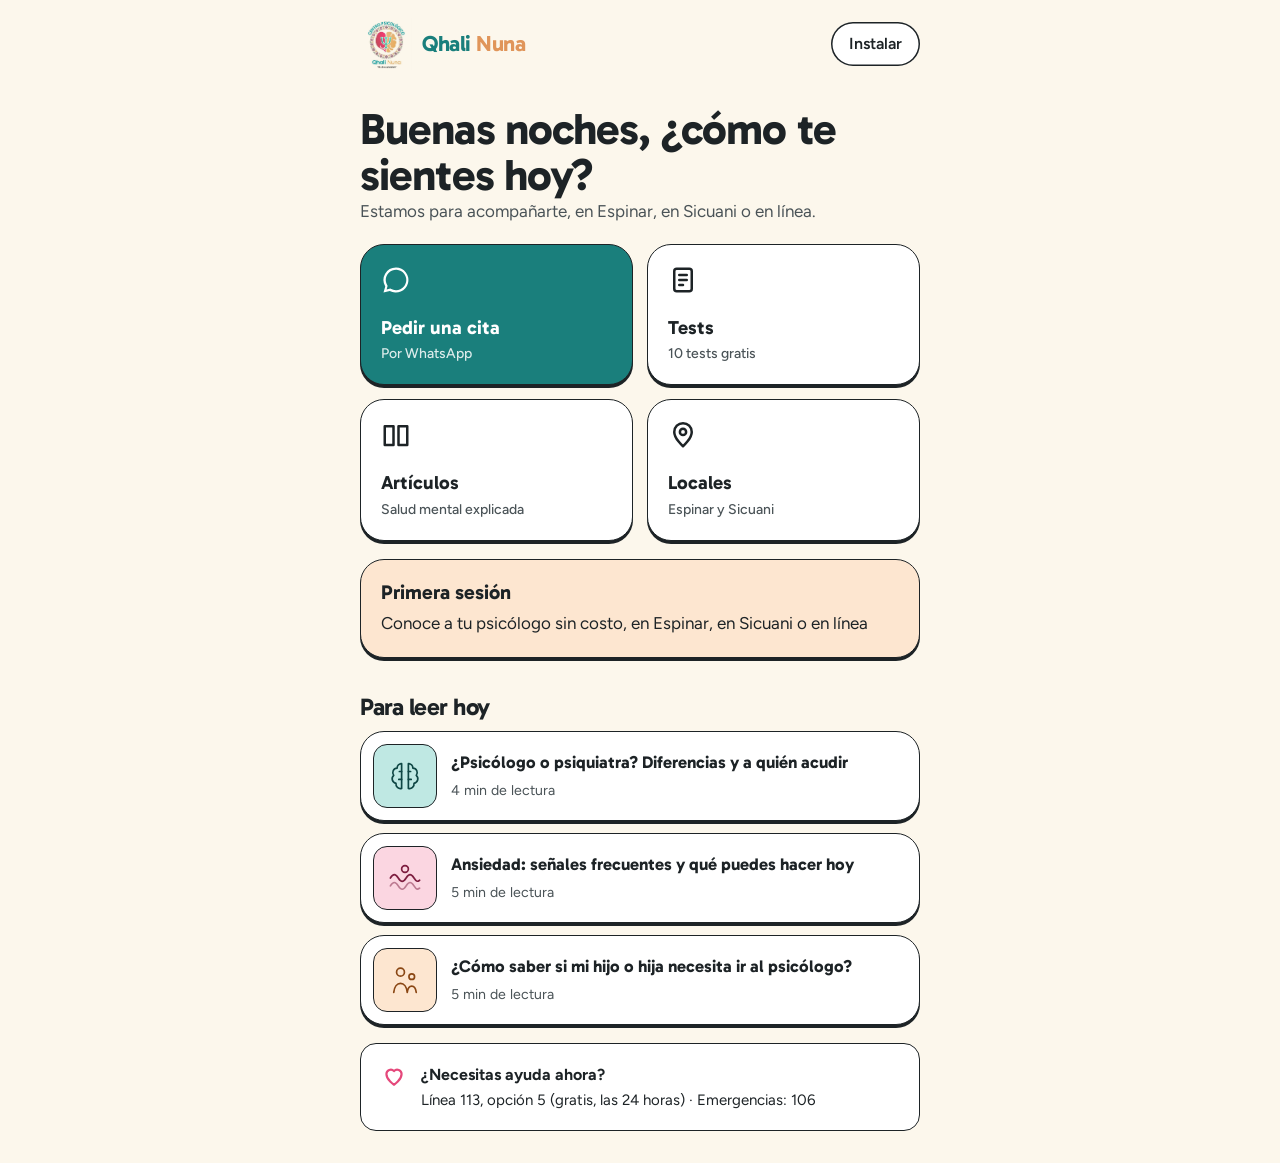
==== commit 79c8059a: "Servicios del volante: 12 servicios con filtro, cinta, áreas y preguntas Co-Authored-By: Claude Opus" ====
--- a/app.html
+++ b/app.html
@@ -46,7 +46,7 @@
   </div>
 
   <div class="app-tiles">
-    <a class="card app-tile is-meet" href="sesion.html">
+    <a class="card app-tile is-meet" href="sesion.html" data-meet-link>
       <svg viewBox="0 0 24 24" fill="none" stroke="currentColor" stroke-width="2" stroke-linecap="round" stroke-linejoin="round" aria-hidden="true"><rect x="2" y="6" width="14" height="12" rx="3"/><path d="M16 10.5l6-3.5v10l-6-3.5"/></svg>
       <span>Mi sesión en línea<small>Entra a tu sesión por Google Meet</small></span></a>
     <a class="card app-tile is-main" href="#" data-choose>
--- a/styles.css
+++ b/styles.css
@@ -624,3 +624,18 @@
   .flow-step { padding: 40px 20px 24px; }
   .pick, .enter-actions { grid-template-columns: 1fr; }
 }
+
+/* ---------- servicios: 12 tarjetas con filtro ---------- */
+.svc-filter { display: flex; flex-wrap: wrap; justify-content: center; gap: 10px; margin: -24px auto 48px; }
+.svc-filter__btn { border: 1.5px solid var(--line); background: #fff; color: var(--ink); border-radius: 999px; padding: 10px 18px; font: 600 15px/1 var(--font-text); cursor: pointer; transition: background .25s, color .25s, transform .25s var(--ease); }
+.svc-filter__btn:hover { transform: translateY(-2px); }
+.svc-filter__btn.is-on { background: var(--ink); color: #fff; }
+.services--grid { grid-template-columns: repeat(3, minmax(0, 1fr)); gap: 44px 24px; }
+.services--grid .service { padding: 38px 28px 28px; }
+.services--grid .service h3 { font-size: 24px; }
+.services .service .service__icon.ic-teal { background: var(--teal); color: #fff; }
+.services .service .service__icon.ic-pink { background: var(--pink); color: #fff; }
+.services .service .service__icon.ic-peach { background: var(--peach); color: var(--ink); }
+.service.is-hidden { display: none; }
+@media (max-width: 1080px) { .services--grid { grid-template-columns: 1fr 1fr; } }
+@media (max-width: 680px) { .services--grid { grid-template-columns: 1fr; gap: 40px; } .svc-filter { margin-top: -12px; justify-content: flex-start; flex-wrap: nowrap; overflow-x: auto; padding-bottom: 6px; } .svc-filter__btn { white-space: nowrap; } }
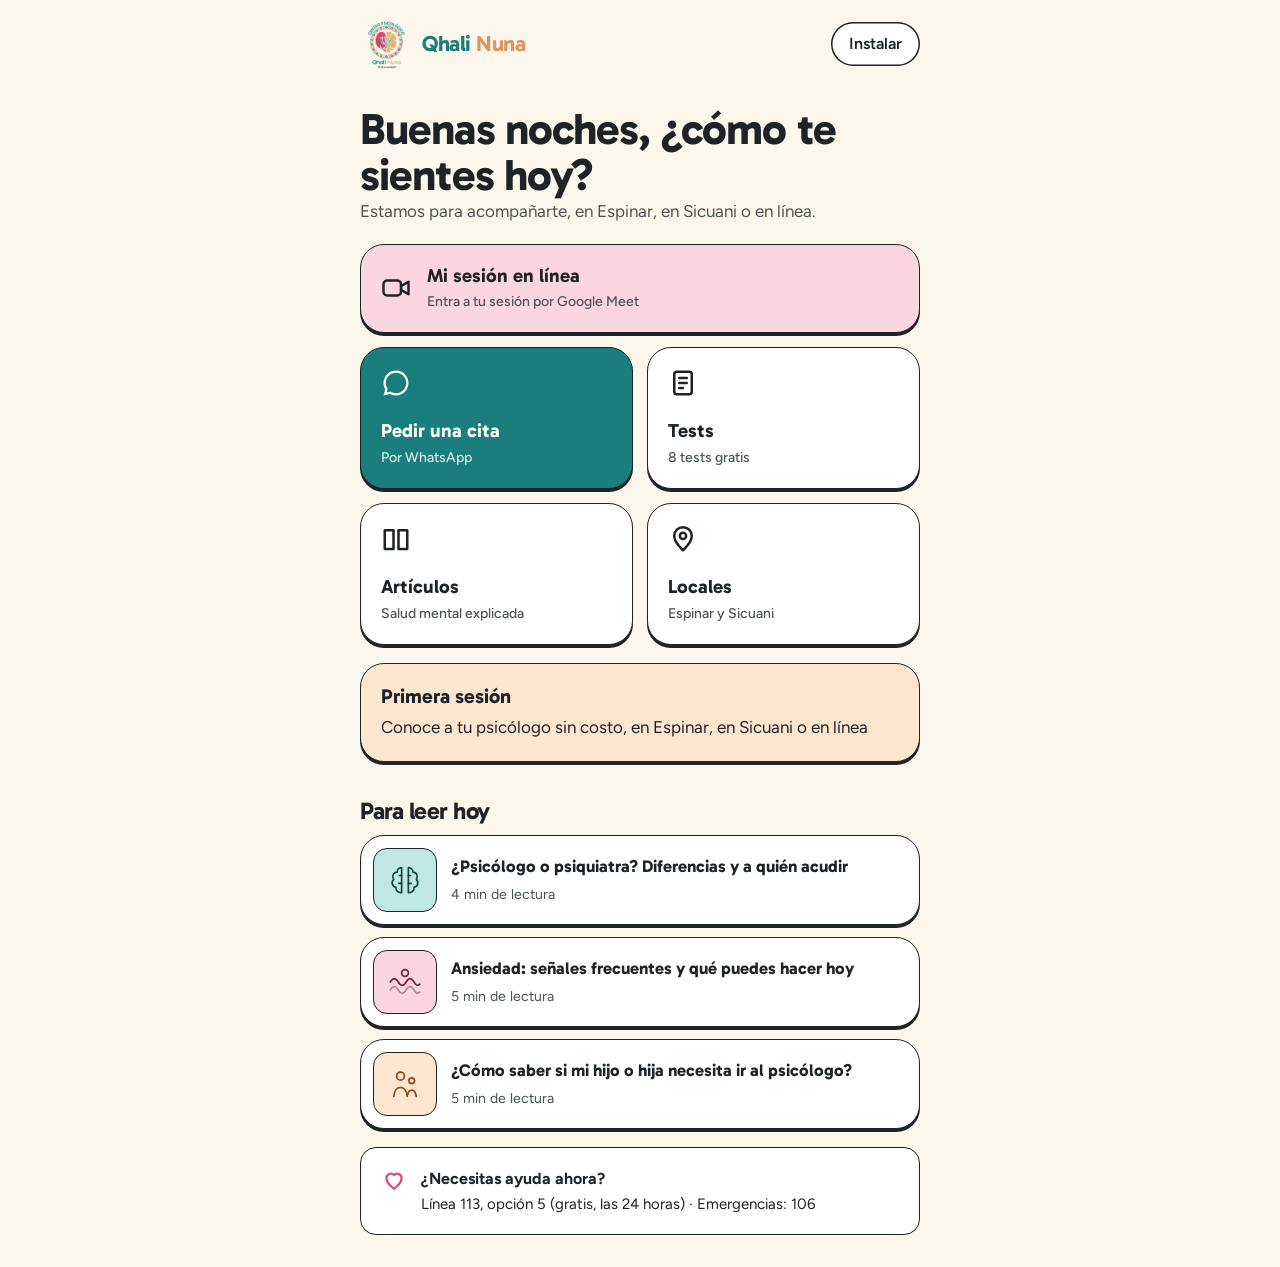
==== commit 02cc53d6: "Promociones en la portada, 8 tests (autismo, TDAH, estimulación temprana y auxilio) y señales en el " ====
--- a/app.html
+++ b/app.html
@@ -54,7 +54,7 @@
       <span>Pedir una cita<small>Por WhatsApp</small></span></a>
     <a class="card app-tile" href="tests.html">
       <svg viewBox="0 0 24 24" fill="none" stroke="currentColor" stroke-width="2" stroke-linecap="round" aria-hidden="true"><rect x="5" y="3" width="14" height="18" rx="2"/><path d="M9 8h6M9 12h6M9 16h3"/></svg>
-      <span>Tests<small>10 tests gratis</small></span></a>
+      <span>Tests<small>8 tests gratis</small></span></a>
     <a class="card app-tile" href="blog.html">
       <svg viewBox="0 0 24 24" fill="none" stroke="currentColor" stroke-width="2" stroke-linejoin="round" aria-hidden="true"><path d="M3 5h7v15H3zM14 5h7v15h-7z"/></svg>
       <span>Artículos<small>Salud mental explicada</small></span></a>
--- a/styles.css
+++ b/styles.css
@@ -639,3 +639,38 @@
 .service.is-hidden { display: none; }
 @media (max-width: 1080px) { .services--grid { grid-template-columns: 1fr 1fr; } }
 @media (max-width: 680px) { .services--grid { grid-template-columns: 1fr; gap: 40px; } .svc-filter { margin-top: -12px; justify-content: flex-start; flex-wrap: nowrap; overflow-x: auto; padding-bottom: 6px; } .svc-filter__btn { white-space: nowrap; } }
+
+/* ---------- Promociones en la portada ---------- */
+.hero__promos { position: relative; display: flex; flex-direction: column; justify-content: center; gap: 14px; padding: 28px 24px; border-radius: calc(var(--r-xl) - 12px); background: var(--teal-deep); color: #fff; }
+.promos__title { font-size: clamp(26px, 2.6vw, 36px); color: #fff; margin: 0 0 4px; line-height: 1.1; }
+.promos__title span { color: var(--peach); }
+.promo { display: grid; grid-template-columns: 118px minmax(0, 1fr); gap: 16px; align-items: center; background: #fff; color: var(--ink); border: 1.5px solid var(--line); box-shadow: var(--shadow); border-radius: var(--r-lg); padding: 16px; transition: transform .3s var(--ease), box-shadow .3s var(--ease); }
+.promo:hover { transform: translateY(-3px); box-shadow: var(--shadow-hover); }
+.promo__big { display: grid; place-items: center; align-content: center; aspect-ratio: 1; border-radius: 18px; font: 800 40px/1 var(--font-head); letter-spacing: -0.02em; text-align: center; transform: rotate(-3deg); }
+.promo__big small { display: block; margin-top: 6px; font: 700 13px/1.15 var(--font-head); letter-spacing: 0; }
+.promo__big--word { font-size: 24px; }
+.promo__big--word small { font-size: 15px; margin-top: 2px; }
+.promo--pink .promo__big { background: var(--pink); color: #fff; }
+.promo--teal .promo__big { background: var(--teal); color: #fff; transform: rotate(2deg); }
+.promo--peach .promo__big { background: var(--peach); color: #4a2306; }
+.promo__body h3 { font-size: 19px; margin: 0 0 4px; }
+.promo__body p { margin: 0; font-size: 15px; line-height: 1.5; color: var(--ink-soft); }
+.promo__body p b { color: var(--ink); }
+.promo__social { display: flex; flex-wrap: wrap; gap: 6px; margin-top: 8px !important; }
+.promo__social a { display: inline-flex; align-items: center; gap: 5px; font-size: 13px; font-weight: 600; color: var(--pink-deep); background: var(--pink-light); border-radius: 999px; padding: 4px 10px; text-decoration: none; }
+.promo__social a[href]:hover { background: var(--pink); color: #fff; }
+.promo__social svg { width: 14px; height: 14px; }
+@media (max-width: 1080px) { .hero__promos { padding: 28px; } }
+@media (max-width: 680px) {
+  .hero__promos { padding: 22px 14px; border-radius: 24px; }
+  .promo { grid-template-columns: 88px minmax(0, 1fr); gap: 12px; padding: 12px; }
+  .promo__big { font-size: 30px; border-radius: 14px; }
+  .promo__big small { font-size: 11px; }
+  .promo__big--word { font-size: 18px; }
+  .promo__big--word small { font-size: 12px; }
+}
+
+/* lista numerada en artículos */
+.prose ol { list-style: none; counter-reset: n; margin: 0 0 22px; padding: 0; display: grid; gap: 12px; }
+.prose ol li { counter-increment: n; position: relative; margin: 0; padding: 14px 16px 14px 62px; background: #fff; border: 1.5px solid var(--line); border-radius: var(--r-md); box-shadow: var(--shadow); }
+.prose ol li::before { content: counter(n); position: absolute; left: 14px; top: 50%; transform: translateY(-50%); display: grid; place-items: center; width: 34px; height: 34px; border-radius: 50%; background: var(--peach); color: #4a2306; font: 800 17px/1 var(--font-head); }
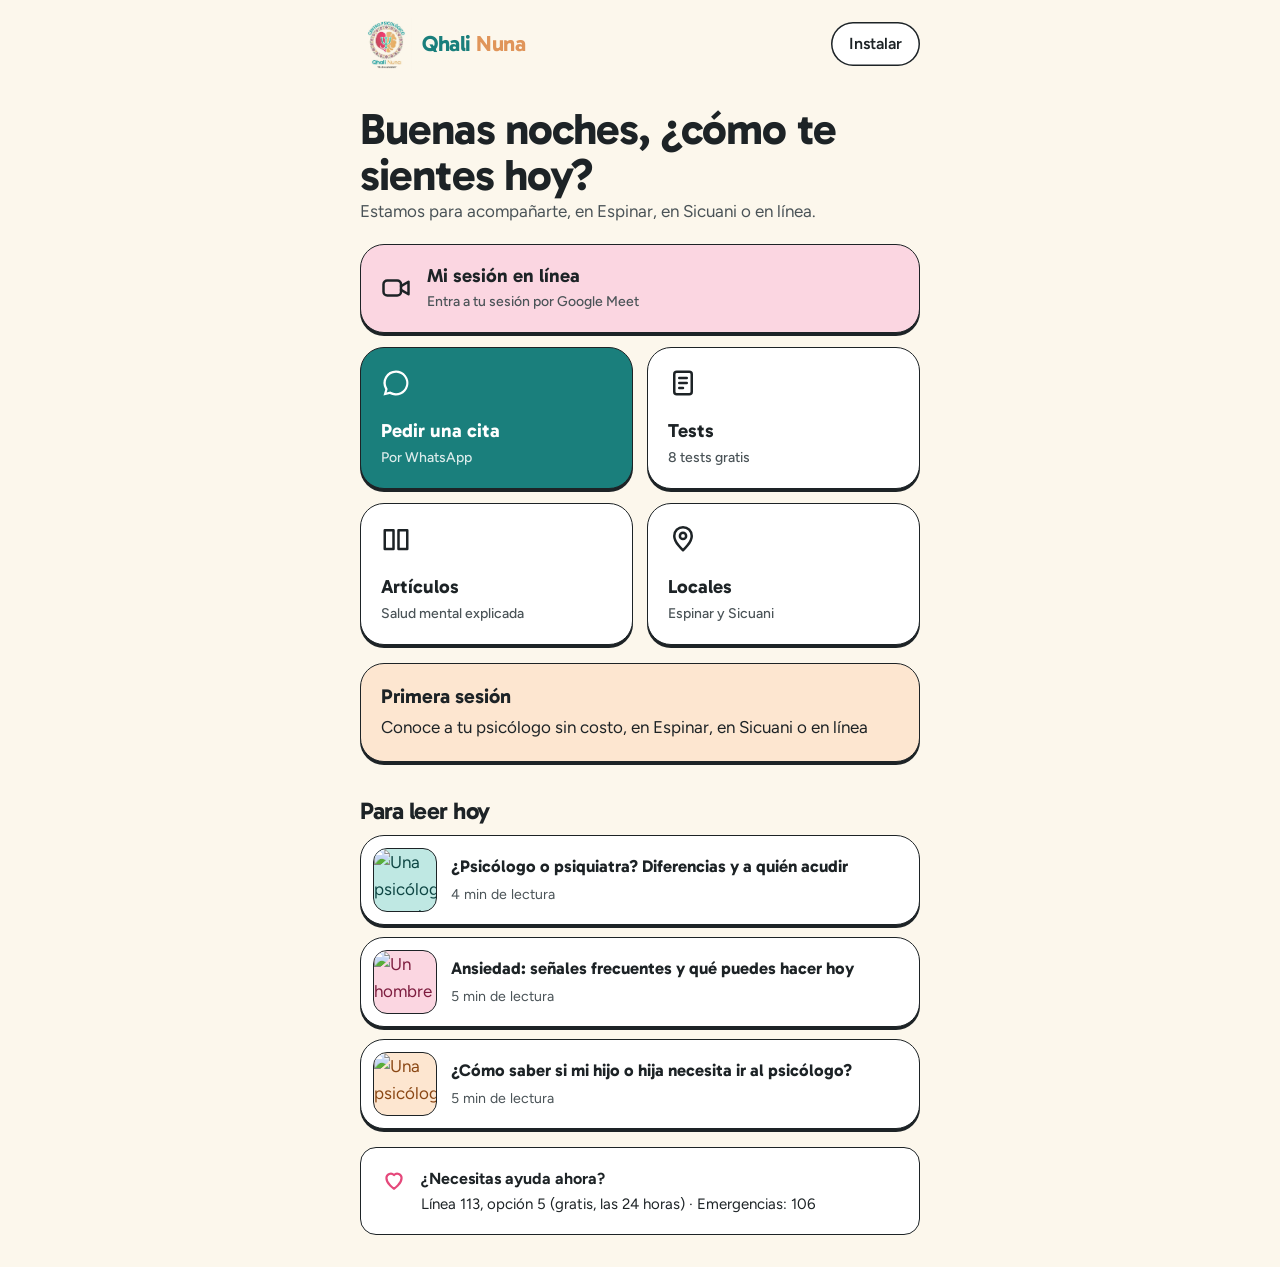
==== commit babc076a: "Botón de WhatsApp por promoción, fotos en artículos, llamar a la Línea 113, mapa de Sicuani Co-Autho" ====
--- a/app.html
+++ b/app.html
@@ -94,7 +94,7 @@
     var h = new Date().getHours();
     document.getElementById('hello').textContent = (h < 12 ? 'Buenos días' : h < 19 ? 'Buenas tardes' : 'Buenas noches') + ', ¿cómo te sientes hoy?';
     document.getElementById('app-posts').innerHTML = (window.QN_ARTICULOS || []).slice(0, 3).map(function (a) {
-      return '<a class="card app-post" href="articulo.html?a=' + a.slug + '"><span class="' + a.color + '">' + (QN_ICONS[a.icono] || '') + '</span><span><b>' + a.titulo + '</b><br><small class="app-sub">' + a.minutos + ' min de lectura</small></span></a>';
+      return '<a class="card app-post" href="articulo.html?a=' + a.slug + '"><span class="' + a.color + '">' + qnCover(a) + '</span><span><b>' + a.titulo + '</b><br><small class="app-sub">' + a.minutos + ' min de lectura</small></span></a>';
     }).join('');
   })();
 </script>
--- a/styles.css
+++ b/styles.css
@@ -674,3 +674,34 @@
 .prose ol { list-style: none; counter-reset: n; margin: 0 0 22px; padding: 0; display: grid; gap: 12px; }
 .prose ol li { counter-increment: n; position: relative; margin: 0; padding: 14px 16px 14px 62px; background: #fff; border: 1.5px solid var(--line); border-radius: var(--r-md); box-shadow: var(--shadow); }
 .prose ol li::before { content: counter(n); position: absolute; left: 14px; top: 50%; transform: translateY(-50%); display: grid; place-items: center; width: 34px; height: 34px; border-radius: 50%; background: var(--peach); color: #4a2306; font: 800 17px/1 var(--font-head); }
+
+/* portadas de artículos con foto */
+.post__cover .cover__img, .article__cover .cover__img { position: absolute; inset: 0; width: 100%; height: 100%; object-fit: cover; transition: transform 1.2s var(--ease); }
+.post:hover .post__cover .cover__img { transform: scale(1.05); }
+.cover__icon { position: absolute; left: 14px; bottom: 14px; display: grid; place-items: center; width: 52px; height: 52px; border-radius: 50%; background: #fff; border: 1.5px solid var(--line); box-shadow: var(--shadow); }
+.post__cover .cover__icon svg, .article__cover .cover__icon svg { width: 28px; height: 28px; transform: none !important; }
+.article__cover .cover__icon { left: 20px; bottom: 20px; width: 64px; height: 64px; }
+.article__cover .cover__icon svg { width: 34px; height: 34px; }
+.app-post span:first-child { position: relative; overflow: hidden; }
+.app-post .cover__img { position: absolute; inset: 0; width: 100%; height: 100%; object-fit: cover; }
+.app-post .cover__icon { display: none; }
+
+.promo__wa { margin-top: 10px; min-height: 40px; padding: 8px 16px; font-size: 14px; background: #25d366; color: #0b3d22; box-shadow: inset 0 0 0 1.5px var(--line); }
+.promo__wa:hover { background: #1fb457; color: #fff; }
+.promo__wa svg.wa { width: 18px; height: 18px; }
+
+/* pie: llamar a la Línea 113 */
+.call-113 { display: inline-flex; align-items: center; gap: 8px; font-weight: 600; color: var(--pink-deep); background: var(--pink-light); border-radius: 999px; padding: 8px 14px; text-decoration: none; }
+.call-113:hover { background: var(--pink); color: #fff; }
+.call-113 svg { width: 16px; height: 16px; flex: none; }
+/* crédito pequeño sobre la foto */
+.place__photo { position: relative; }
+.place__credit { position: absolute; right: 8px; bottom: 8px; font-size: 11px; line-height: 1.2; color: #fff; background: rgba(0, 0, 0, .45); padding: 3px 7px; border-radius: 6px; text-decoration: none; }
+.place__credit:hover { background: rgba(0, 0, 0, .7); }
+.footer__legal { padding-bottom: 84px; }
+@media (max-width: 680px) {
+  .promo { grid-template-columns: 1fr; gap: 10px; padding: 16px; }
+  .promo__big, .promo--teal .promo__big { justify-self: start; aspect-ratio: auto; display: inline-flex; align-items: baseline; gap: 8px; padding: 8px 14px; border-radius: 12px; font-size: 30px; transform: rotate(-2deg); }
+  .promo__big small, .promo__big--word small { margin: 0; font-size: 14px; }
+  .promo__big--word { font-size: 24px; }
+}
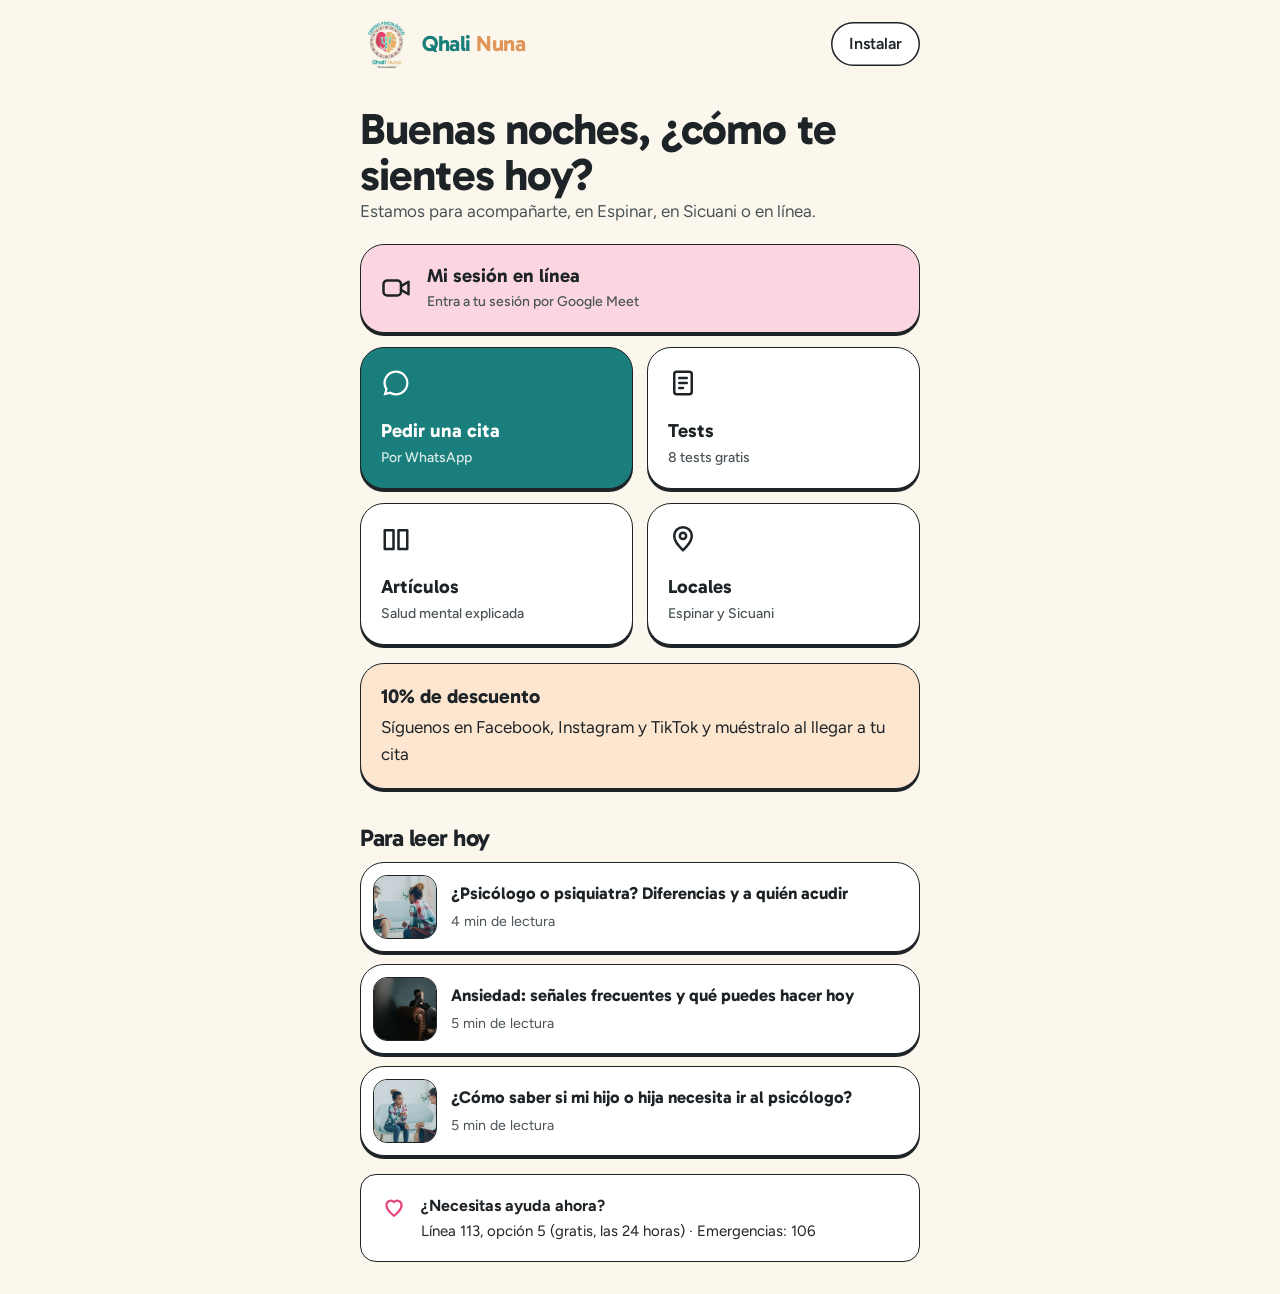
==== commit 8b21211e: "Quita todas las menciones de primera sesión gratis; la barra muestra las 3 promociones Co-Authored-B" ====
--- a/app.html
+++ b/app.html
@@ -64,8 +64,8 @@
   </div>
 
   <div class="card app-promo" data-promo="box">
-    <b data-promo="titulo">Primera sesión gratis</b>
-    <span data-promo="texto">Conoce a tu psicólogo sin costo, en Espinar, en Sicuani o en línea</span>
+    <b data-promo="titulo">10% de descuento</b>
+    <span data-promo="texto">Síguenos en Facebook, Instagram y TikTok y muéstralo al llegar a tu cita</span>
   </div>
 
   <div class="app-section">
